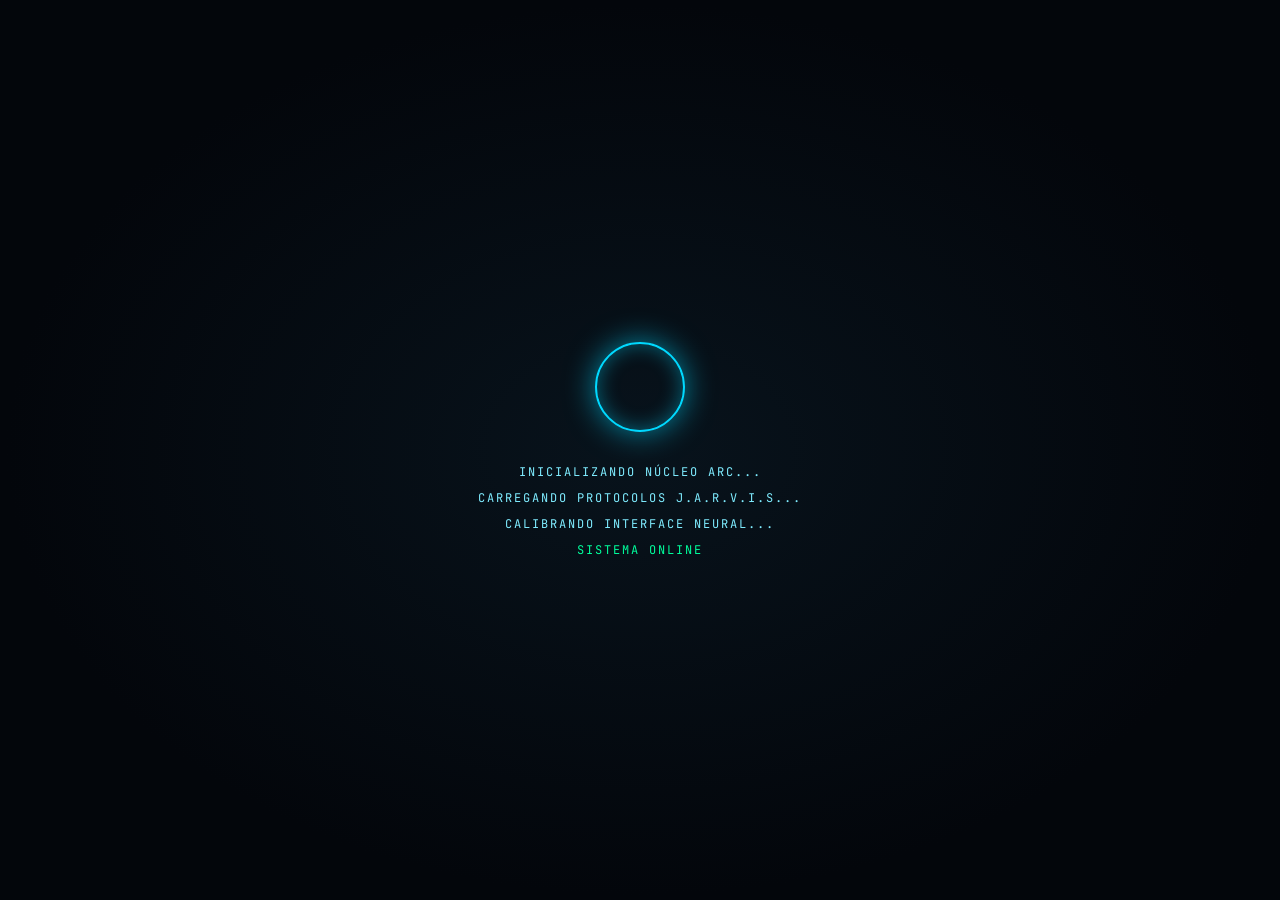
==== index.html @ 993e9f13 "Add files via upload" ====
<!DOCTYPE html>
<html lang="pt-BR">
<head>
<meta charset="UTF-8">
<meta name="viewport" content="width=device-width, initial-scale=1.0, viewport-fit=cover, user-scalable=no">
<title>J.A.R.V.I.S.</title>
<meta name="description" content="Assistente pessoal com voz, HUD futurista e IA">
<meta name="theme-color" content="#03060b">
<link rel="manifest" href="manifest.json">
<link rel="apple-touch-icon" href="icons/icon-192.png">
<meta name="apple-mobile-web-app-capable" content="yes">
<meta name="apple-mobile-web-app-status-bar-style" content="black-translucent">
<meta name="apple-mobile-web-app-title" content="JARVIS">
<link rel="preconnect" href="https://fonts.googleapis.com">
<link rel="preconnect" href="https://fonts.gstatic.com" crossorigin>
<link href="https://fonts.googleapis.com/css2?family=Orbitron:wght@500;700;900&family=Rajdhani:wght@400;500;600;700&family=JetBrains+Mono:wght@400;500&display=swap" rel="stylesheet">
<link rel="stylesheet" href="css/style.css">
</head>
<body>

<div id="boot-screen">
  <div class="boot-core"></div>
  <div class="boot-text">
    <span class="boot-line" data-delay="0">INICIALIZANDO NÚCLEO ARC...</span>
    <span class="boot-line" data-delay="400">CARREGANDO PROTOCOLOS J.A.R.V.I.S...</span>
    <span class="boot-line" data-delay="800">CALIBRANDO INTERFACE NEURAL...</span>
    <span class="boot-line" data-delay="1200">SISTEMA ONLINE</span>
  </div>
</div>

<div id="app" class="hidden">
  <div class="hud-grid"></div>
  <div class="hud-vignette"></div>

  <header class="topbar">
    <div class="brand">
      <span class="brand-mark">◈</span>
      <span class="brand-text">J.A.R.V.I.S.</span>
    </div>
    <div class="status-pill" id="status-pill">
      <span class="status-dot" id="status-dot"></span>
      <span id="status-text">EM ESPERA</span>
    </div>
    <div class="clock" id="clock">00:00:00</div>
  </header>

  <main class="layout">

    <!-- LEFT DECK -->
    <aside class="panel panel-left" id="panel-left">

      <div class="card">
        <canvas id="globe-canvas" width="260" height="200"></canvas>
        <div class="card-row">
          <span class="card-label">SISTEMA</span>
          <span class="card-value" id="globe-code">TERRA · BR</span>
        </div>
        <div class="badge" id="net-badge">
          <span class="badge-dot"></span> <span id="net-badge-text">CONECTANDO</span>
        </div>
      </div>

      <div class="card">
        <span class="panel-title">MÓDULOS</span>
        <div class="loader-row">
          <span class="loader-label">NÚCLEO IA</span>
          <div class="loader-track"><div class="loader-fill" id="loader-core"></div></div>
        </div>
        <div class="loader-row">
          <span class="loader-label">VOZ ELEVENLABS</span>
          <div class="loader-track"><div class="loader-fill" id="loader-voice"></div></div>
        </div>
        <div class="loader-row">
          <span class="loader-label">MEMÓRIA</span>
          <div class="loader-track"><div class="loader-fill" id="loader-memory"></div></div>
        </div>
      </div>

      <div class="card">
        <span class="panel-title">ONDA DE ÁUDIO</span>
        <canvas id="bars-canvas" width="260" height="70"></canvas>
      </div>

    </aside>

    <!-- CENTER: HOLO FIGURE -->
    <section class="core-stage">
      <div class="figure-stage" id="figure-stage">
        <div class="figure-glow"></div>
        <svg class="figure-svg" viewBox="0 0 240 430" id="figure-svg" aria-hidden="true">
          <defs>
            <filter id="glow-filter" x="-60%" y="-60%" width="220%" height="220%">
              <feGaussianBlur stdDeviation="2.7" result="blur"/>
              <feMerge>
                <feMergeNode in="blur"/>
                <feMergeNode in="SourceGraphic"/>
              </feMerge>
            </filter>
            <linearGradient id="holoStroke" x1="0" y1="0" x2="0" y2="1">
              <stop offset="0" stop-color="#d9fbff"/>
              <stop offset="0.42" stop-color="#00d9ff"/>
              <stop offset="1" stop-color="#0a4a5c"/>
            </linearGradient>
            <radialGradient id="holoFill" cx="50%" cy="38%" r="62%">
              <stop offset="0" stop-color="#7fecff" stop-opacity="0.26"/>
              <stop offset="0.45" stop-color="#00d9ff" stop-opacity="0.09"/>
              <stop offset="1" stop-color="#00131a" stop-opacity="0"/>
            </radialGradient>
          </defs>

          <g class="holo-rings" filter="url(#glow-filter)">
            <ellipse cx="120" cy="386" rx="74" ry="16"/>
            <ellipse cx="120" cy="389" rx="42" ry="8"/>
            <path d="M42 368 C70 350 170 350 198 368"/>
          </g>

          <g class="figure-aura">
            <path d="M120 17 C168 18 203 72 205 156 C207 255 175 354 120 399 C65 354 33 255 35 156 C37 72 72 18 120 17 Z"/>
          </g>

          <g class="figure-shell" filter="url(#glow-filter)">
            <path class="helmet" d="M91 52 C93 31 106 21 120 21 C134 21 147 31 149 52 L146 78 C140 91 131 98 120 98 C109 98 100 91 94 78 Z"/>
            <path class="visor" d="M100 55 C112 48 128 48 140 55 L136 66 C125 62 115 62 104 66 Z"/>
            <path class="neck" d="M104 96 L136 96 L143 119 L97 119 Z"/>
            <path class="torso" d="M74 121 L166 121 L186 207 L158 262 L82 262 L54 207 Z"/>
            <path class="core-halo" d="M101 153 C113 142 127 142 139 153 C150 165 150 183 139 195 C127 207 113 207 101 195 C90 183 90 165 101 153 Z"/>
            <path class="pelvis" d="M85 266 L155 266 L143 305 L97 305 Z"/>
            <path class="arm left" d="M70 132 L45 184 L39 250 L54 253 L64 197 L90 148 Z"/>
            <path class="arm right" d="M170 132 L195 184 L201 250 L186 253 L176 197 L150 148 Z"/>
            <path class="leg left" d="M98 306 L84 377 L100 395 L116 309 Z"/>
            <path class="leg right" d="M142 306 L156 377 L140 395 L124 309 Z"/>
          </g>

          <g class="figure-panels" filter="url(#glow-filter)">
            <path d="M82 135 L110 121 L120 152 L91 172 Z"/>
            <path d="M158 135 L130 121 L120 152 L149 172 Z"/>
            <path d="M76 197 L105 211 L91 250"/>
            <path d="M164 197 L135 211 L149 250"/>
            <path d="M96 282 L115 286"/>
            <path d="M144 282 L125 286"/>
            <path d="M90 334 L108 345"/>
            <path d="M150 334 L132 345"/>
          </g>

          <g class="figure-mesh">
            <line x1="54" y1="207" x2="186" y2="207"/>
            <line x1="68" y1="154" x2="172" y2="154"/>
            <line x1="79" y1="234" x2="161" y2="234"/>
            <line x1="120" y1="22" x2="120" y2="398"/>
            <path d="M54 207 C82 192 158 192 186 207"/>
            <path d="M74 121 C98 137 142 137 166 121"/>
            <path d="M84 377 C102 365 138 365 156 377"/>
          </g>

          <g class="data-streams">
            <path d="M30 98 H74"/>
            <path d="M166 98 H210"/>
            <path d="M24 284 H72"/>
            <path d="M168 284 H216"/>
          </g>
        </svg>
        <div class="figure-scanline"></div>
        <canvas id="core-canvas" width="140" height="140"></canvas>
      </div>

      <h1 class="core-title">JARVIS</h1>
      <button id="mic-btn" class="mic-btn" aria-label="Ativar microfone">
        <svg viewBox="0 0 24 24" width="24" height="24">
          <path fill="currentColor" d="M12 15a3 3 0 003-3V6a3 3 0 10-6 0v6a3 3 0 003 3z"/>
          <path fill="currentColor" d="M19 11a1 1 0 10-2 0 5 5 0 01-10 0 1 1 0 10-2 0 7 7 0 006 6.93V20H9a1 1 0 100 2h6a1 1 0 100-2h-2v-2.07A7 7 0 0019 11z"/>
        </svg>
        <span class="mic-pulse"></span>
      </button>
      <p class="core-status" id="core-status">SISTEMA ATIVO</p>

      <div class="status-box" id="status-box">
        <p id="status-box-text">J.A.R.V.I.S. online. Voz ElevenLabs pronta quando a chave estiver configurada. Núcleo aguardando comando.</p>
      </div>

      <div class="transcript" id="transcript" aria-live="polite">
        <p class="transcript-hint">Toque no microfone ou digite abaixo para começar.</p>
      </div>
    </section>

    <!-- RIGHT DECK -->
    <aside class="panel panel-right" id="panel-right">

      <div class="card">
        <canvas id="radar-canvas" width="220" height="200"></canvas>
        <div class="card-row center">
          <span class="card-value" id="radar-status">RASTREAMENTO<br>ONLINE</span>
        </div>
      </div>

      <div class="card">
        <span class="panel-title">REGISTRO</span>
        <div class="log-list" id="log-list"></div>
      </div>

      <div class="card">
        <span class="panel-title">TELEMETRIA</span>
        <div class="gauges">
          <div class="gauge" data-gauge="audio">
            <svg viewBox="0 0 60 60"><circle class="gauge-bg" cx="30" cy="30" r="26"/><circle class="gauge-fg" cx="30" cy="30" r="26"/></svg>
            <span class="gauge-value">0</span><span class="gauge-label">ÁUDIO</span>
          </div>
          <div class="gauge" data-gauge="net">
            <svg viewBox="0 0 60 60"><circle class="gauge-bg" cx="30" cy="30" r="26"/><circle class="gauge-fg" cx="30" cy="30" r="26"/></svg>
            <span class="gauge-value">0</span><span class="gauge-label">REDE</span>
          </div>
          <div class="gauge" data-gauge="battery">
            <svg viewBox="0 0 60 60"><circle class="gauge-bg" cx="30" cy="30" r="26"/><circle class="gauge-fg" cx="30" cy="30" r="26"/></svg>
            <span class="gauge-value">0</span><span class="gauge-label">BATERIA</span>
          </div>
          <div class="gauge" data-gauge="system">
            <svg viewBox="0 0 60 60"><circle class="gauge-bg" cx="30" cy="30" r="26"/><circle class="gauge-fg" cx="30" cy="30" r="26"/></svg>
            <span class="gauge-value">0</span><span class="gauge-label">SISTEMA</span>
          </div>
        </div>
      </div>

    </aside>

  </main>

  <footer class="cmdbar">
    <input type="text" id="cmd-input" class="cmd-input" placeholder="Fale ou digite um comando..." autocomplete="off">
    <button id="send-btn" class="send-btn" aria-label="Enviar">
      <svg viewBox="0 0 24 24" width="22" height="22"><path fill="currentColor" d="M3 20l18-8L3 4v6l12 2-12 2z"/></svg>
    </button>
  </footer>

  <button id="panel-toggle-left" class="panel-toggle panel-toggle-left" aria-label="Alternar painel esquerdo">☰</button>
  <button id="panel-toggle-right" class="panel-toggle panel-toggle-right" aria-label="Alternar painel direito">☰</button>
</div>

<script src="js/reactor.js"></script>
<script src="js/globe.js"></script>
<script src="js/radar.js"></script>
<script src="js/voice.js"></script>
<script src="js/commands.js"></script>
<script src="js/chat.js"></script>
<script src="js/app.js"></script>
</body>
</html>
---- css/style.css ----
:root{
  --bg-void: #03060b;
  --bg-panel: rgba(8,16,26,0.6);
  --bg-card: rgba(10,22,34,0.65);
  --border-cyan: rgba(0,217,255,0.25);
  --border-cyan-soft: rgba(0,217,255,0.14);
  --cyan: #00d9ff;
  --cyan-soft: #7fecff;
  --cyan-dim: #0a4a5c;
  --amber: #ff9500;
  --danger: #ff3b5c;
  --success: #00ff9d;
  --white: #eaf6fb;
  --text-dim: #5f8fa3;
  --text-dimmer: #33505e;
  --font-display: 'Orbitron', sans-serif;
  --font-body: 'Rajdhani', sans-serif;
  --font-mono: 'JetBrains Mono', monospace;
}
*{margin:0;padding:0;box-sizing:border-box;}
html,body{ height:100%; background:var(--bg-void); color:var(--white); font-family:var(--font-body); overflow:hidden; -webkit-tap-highlight-color:transparent;}
@media (prefers-reduced-motion: reduce){ *{animation-duration:0.01ms !important; animation-iteration-count:1 !important; transition-duration:0.01ms !important;} }
::selection{ background:var(--cyan); color:#00131a; }

/* ---------- BOOT ---------- */
#boot-screen{ position:fixed; inset:0; z-index:999; background:radial-gradient(ellipse at center, #08131c 0%, #03060b 70%); display:flex; flex-direction:column; align-items:center; justify-content:center; gap:32px; }
.boot-core{ width:90px; height:90px; border-radius:50%; border:2px solid var(--cyan); box-shadow:0 0 30px rgba(0,217,255,0.6), inset 0 0 20px rgba(0,217,255,0.4); animation:boot-spin 1.4s linear infinite, boot-pulse 1.4s ease-in-out infinite; }
@keyframes boot-spin{ to{ transform:rotate(360deg); } }
@keyframes boot-pulse{ 0%,100%{opacity:.6;} 50%{opacity:1;} }
.boot-text{ font-family:var(--font-mono); font-size:12px; letter-spacing:2px; color:var(--cyan-soft); text-align:center; display:flex; flex-direction:column; gap:10px;}
.boot-line{ opacity:0; animation:boot-line-in .5s ease forwards; }
.boot-line[data-delay="0"]{animation-delay:.1s;}
.boot-line[data-delay="400"]{animation-delay:.7s;}
.boot-line[data-delay="800"]{animation-delay:1.3s;}
.boot-line[data-delay="1200"]{animation-delay:1.9s; color:var(--success);}
@keyframes boot-line-in{ from{opacity:0; transform:translateY(6px);} to{opacity:1; transform:translateY(0);} }
.hidden{display:none !important;}

/* ---------- SHELL ---------- */
#app{ position:relative; height:100vh; height:100dvh; display:flex; flex-direction:column; animation:app-fade-in .6s ease; }
@keyframes app-fade-in{ from{opacity:0;} to{opacity:1;} }
.hud-grid{ position:fixed; inset:0; z-index:0; pointer-events:none; background-image: linear-gradient(rgba(0,217,255,0.035) 1px, transparent 1px), linear-gradient(90deg, rgba(0,217,255,0.035) 1px, transparent 1px); background-size:42px 42px; mask-image: radial-gradient(ellipse at center, black 0%, transparent 75%); }
.hud-vignette{ position:fixed; inset:0; z-index:0; pointer-events:none; background:radial-gradient(ellipse at center, transparent 40%, rgba(0,0,0,0.6) 100%); }

/* ---------- TOP BAR ---------- */
.topbar{ position:relative; z-index:2; display:flex; align-items:center; justify-content:space-between; padding:12px 20px; border-bottom:1px solid var(--border-cyan-soft); background:linear-gradient(to bottom, rgba(0,217,255,0.05), transparent); }
.brand{ display:flex; align-items:center; gap:10px; font-family:var(--font-display); letter-spacing:3px; }
.brand-mark{ color:var(--cyan); font-size:16px; animation:mark-spin 6s linear infinite; display:inline-block;}
@keyframes mark-spin{ to{ transform:rotate(360deg);} }
.brand-text{ font-size:14px; font-weight:700; color:var(--white); text-shadow:0 0 12px rgba(0,217,255,0.5);}
.status-pill{ display:flex; align-items:center; gap:8px; font-family:var(--font-mono); font-size:10px; letter-spacing:1.5px; color:var(--cyan-soft); padding:5px 12px; border:1px solid var(--border-cyan); border-radius:20px; background:rgba(0,217,255,0.05); }
.status-dot{ width:7px; height:7px; border-radius:50%; background:var(--cyan); box-shadow:0 0 8px var(--cyan); animation:dot-pulse 1.6s ease-in-out infinite; }
.status-dot.listening{ background:var(--danger); box-shadow:0 0 10px var(--danger); }
.status-dot.thinking{ background:var(--amber); box-shadow:0 0 10px var(--amber); }
.status-dot.speaking{ background:var(--success); box-shadow:0 0 10px var(--success); }
@keyframes dot-pulse{ 0%,100%{opacity:1;} 50%{opacity:.35;} }
.clock{ font-family:var(--font-mono); font-size:12px; color:var(--text-dim); letter-spacing:1px; min-width:80px; text-align:right;}

/* ---------- LAYOUT ---------- */
.layout{ position:relative; z-index:1; flex:1; display:grid; grid-template-columns:250px 1fr 250px; overflow:hidden; }
.panel{ padding:14px 14px; overflow-y:auto; background:var(--bg-panel); backdrop-filter:blur(6px); display:flex; flex-direction:column; gap:12px; }
.panel-left{ border-right:1px solid var(--border-cyan-soft); }
.panel-right{ border-left:1px solid var(--border-cyan-soft); }
.panel-title{ display:block; font-family:var(--font-display); font-size:10px; letter-spacing:2.5px; color:var(--text-dim); margin-bottom:10px; }

.card{ border:1px solid var(--border-cyan); border-radius:10px; background:var(--bg-card); padding:12px; box-shadow:0 0 18px rgba(0,217,255,0.05) inset; }
.card-row{ display:flex; align-items:center; justify-content:space-between; margin-top:8px; font-family:var(--font-mono); font-size:11px; }
.card-row.center{ justify-content:center; text-align:center; }
.card-label{ color:var(--text-dimmer); letter-spacing:1px; }
.card-value{ color:var(--cyan-soft); letter-spacing:1px; }

.badge{ margin-top:8px; display:inline-flex; align-items:center; gap:6px; font-family:var(--font-mono); font-size:10px; letter-spacing:1.5px; color:var(--success); padding:4px 10px; border:1px solid rgba(0,255,157,0.3); border-radius:14px; background:rgba(0,255,157,0.06); }
.badge-dot{ width:6px; height:6px; border-radius:50%; background:var(--success); box-shadow:0 0 6px var(--success); }
.badge.offline{ color:var(--danger); border-color:rgba(255,59,92,0.3); background:rgba(255,59,92,0.06); }
.badge.offline .badge-dot{ background:var(--danger); box-shadow:0 0 6px var(--danger); }

#globe-canvas, #bars-canvas, #radar-canvas{ width:100%; display:block; }

.loader-row{ display:flex; flex-direction:column; gap:4px; margin-bottom:10px; }
.loader-row:last-child{ margin-bottom:0; }
.loader-label{ font-family:var(--font-mono); font-size:9.5px; letter-spacing:1.5px; color:var(--text-dimmer); }
.loader-track{ height:5px; border-radius:4px; background:rgba(0,217,255,0.08); overflow:hidden; border:1px solid var(--border-cyan-soft); }
.loader-fill{ height:100%; width:0%; background:linear-gradient(90deg, var(--cyan-dim), var(--cyan)); box-shadow:0 0 8px rgba(0,217,255,0.6); transition:width 1.4s cubic-bezier(.2,.8,.3,1); }

.log-list{ display:flex; flex-direction:column; gap:8px; font-family:var(--font-mono); font-size:10.5px; max-height:220px; overflow-y:auto; }
.log-entry{ padding:7px 9px; border-left:2px solid var(--cyan-dim); background:rgba(0,217,255,0.04); color:var(--text-dim); line-height:1.5; animation:log-in .3s ease; border-radius:2px; }
.log-entry .log-tag{ color:var(--cyan-soft); margin-right:4px; }
.log-entry .log-time{ color:var(--text-dimmer); display:block; font-size:9px; margin-bottom:2px; }
@keyframes log-in{ from{opacity:0; transform:translateX(6px);} to{opacity:1; transform:translateX(0);} }

.gauges{ display:grid; grid-template-columns:1fr 1fr; gap:14px; }
.gauge{ display:flex; flex-direction:column; align-items:center; position:relative; }
.gauge svg{ width:56px; height:56px; transform:rotate(-90deg); }
.gauge-bg{ fill:none; stroke:rgba(0,217,255,0.1); stroke-width:5; }
.gauge-fg{ fill:none; stroke:var(--cyan); stroke-width:5; stroke-linecap:round; stroke-dasharray:163; stroke-dashoffset:163; filter:drop-shadow(0 0 4px rgba(0,217,255,0.7)); transition:stroke-dashoffset 0.8s ease; }
.gauge-value{ position:absolute; top:19px; font-family:var(--font-mono); font-size:12px; color:var(--white); }
.gauge-label{ margin-top:4px; font-family:var(--font-mono); font-size:8.5px; letter-spacing:1.5px; color:var(--text-dimmer); }

/* ---------- CENTER STAGE ---------- */
.core-stage{ display:flex; flex-direction:column; align-items:center; padding:14px 16px 8px; overflow:hidden; min-height:0; }

.figure-stage{ position:relative; width:min(34vh, 238px); height:min(55vh, 430px); flex-shrink:0; margin-top:0; perspective:900px; }
.figure-stage::before{ content:""; position:absolute; left:50%; bottom:2%; width:78%; height:16%; transform:translateX(-50%); border:1px solid rgba(0,217,255,0.18); border-radius:50%; background:radial-gradient(ellipse at center, rgba(0,217,255,0.18), transparent 64%); filter:blur(.2px); animation:platform-pulse 2.8s ease-in-out infinite; }
.figure-glow{ position:absolute; inset:-24%; background:radial-gradient(ellipse at 50% 36%, rgba(0,217,255,0.22), transparent 60%), radial-gradient(ellipse at 50% 78%, rgba(0,255,157,0.07), transparent 56%); pointer-events:none; animation:holo-breathe 3.4s ease-in-out infinite; }
.figure-svg{ position:absolute; inset:0; width:100%; height:100%; overflow:visible; animation:holo-float 4.2s ease-in-out infinite; }
.figure-aura path{ fill:url(#holoFill); stroke:rgba(127,236,255,0.12); stroke-width:1; }
.figure-shell path{ fill:rgba(0,217,255,0.045); stroke:url(#holoStroke); stroke-width:1.45; stroke-linejoin:round; opacity:.92; }
.figure-shell .visor{ fill:rgba(255,255,255,0.08); stroke:var(--cyan-soft); stroke-width:1.1; }
.figure-shell .core-halo{ fill:rgba(0,217,255,0.08); stroke:var(--amber); stroke-width:1.35; filter:drop-shadow(0 0 8px rgba(255,149,0,0.62)); animation:core-halo-pulse 1.6s ease-in-out infinite; }
.figure-panels{ fill:none; stroke:rgba(127,236,255,0.78); stroke-width:1.05; stroke-linecap:round; opacity:.72; }
.figure-mesh{ fill:none; stroke:rgba(127,236,255,0.25); stroke-width:.75; stroke-dasharray:4 7; animation:mesh-flow 6s linear infinite; }
.holo-rings{ fill:none; stroke:rgba(0,217,255,0.46); stroke-width:1.1; stroke-dasharray:12 10; animation:ring-drift 5.5s linear infinite; }
.data-streams{ fill:none; stroke:rgba(0,255,157,0.55); stroke-width:1.1; stroke-linecap:round; stroke-dasharray:14 12; animation:data-flow 1.6s linear infinite; filter:drop-shadow(0 0 5px rgba(0,255,157,0.5)); }
.figure-scanline{ position:absolute; left:2%; right:2%; height:18px; background:linear-gradient(to bottom, transparent, rgba(0,217,255,0.62), rgba(255,255,255,0.28), transparent); animation:scan-move 3.2s ease-in-out infinite; pointer-events:none; filter:blur(1px); mix-blend-mode:screen; }
@keyframes scan-move{ 0%{ top:1%; opacity:0;} 10%{opacity:1;} 54%{ top:88%; opacity:1;} 64%{opacity:0;} 100%{ top:88%; opacity:0;} }
@keyframes holo-float{ 0%,100%{ transform:translateY(0) rotateX(0deg);} 50%{ transform:translateY(-6px) rotateX(2deg);} }
@keyframes holo-breathe{ 0%,100%{ opacity:.72; transform:scale(1);} 50%{ opacity:1; transform:scale(1.035);} }
@keyframes platform-pulse{ 0%,100%{ opacity:.34; transform:translateX(-50%) scale(.96);} 50%{ opacity:.78; transform:translateX(-50%) scale(1.04);} }
@keyframes core-halo-pulse{ 0%,100%{ opacity:.65;} 50%{ opacity:1;} }
@keyframes mesh-flow{ to{ stroke-dashoffset:-66; } }
@keyframes ring-drift{ to{ stroke-dashoffset:-120; } }
@keyframes data-flow{ to{ stroke-dashoffset:-52; } }
#core-canvas{ position:absolute; width:82px; height:82px; left:50%; top:41%; transform:translate(-50%,-50%); pointer-events:none; filter:drop-shadow(0 0 10px rgba(0,217,255,0.75)); }

.core-title{ font-family:var(--font-display); font-size:15px; letter-spacing:6px; color:var(--white); text-shadow:0 0 14px rgba(0,217,255,0.7); margin-top:6px; }

.mic-btn{ position:relative; margin-top:10px; width:52px; height:52px; border-radius:50%; border:1px solid var(--border-cyan); background:rgba(0,217,255,0.08); color:var(--cyan); display:flex; align-items:center; justify-content:center; cursor:pointer; transition:background .2s, color .2s, box-shadow .2s; }
.mic-btn:hover{ background:rgba(0,217,255,0.16); }
.mic-btn.active{ background:var(--danger); color:#fff; border-color:var(--danger); box-shadow:0 0 20px rgba(255,59,92,0.6); }
.mic-pulse{ position:absolute; inset:-6px; border-radius:50%; border:1px solid var(--danger); opacity:0; }
.mic-btn.active .mic-pulse{ animation:mic-ring 1.2s ease-out infinite; }
@keyframes mic-ring{ 0%{ opacity:.8; transform:scale(0.9);} 100%{ opacity:0; transform:scale(1.5);} }

.core-status{ margin-top:8px; font-family:var(--font-mono); font-size:11px; letter-spacing:3px; color:var(--cyan-soft); }

.status-box{ margin-top:10px; width:100%; max-width:420px; padding:10px 14px; border:1px solid var(--border-cyan); border-radius:8px; background:var(--bg-card); font-size:13px; color:var(--text-dim); text-align:center; line-height:1.5; }

.transcript{ width:100%; max-width:520px; margin-top:10px; flex:1; min-height:0; overflow-y:auto; display:flex; flex-direction:column; gap:8px; padding:2px 6px 8px; }
.transcript-hint{ text-align:center; color:var(--text-dimmer); font-size:13px; margin-top:8px; }
.bubble{ max-width:90%; padding:9px 13px; border-radius:10px; font-size:14px; line-height:1.5; animation:bubble-in .25s ease; }
@keyframes bubble-in{ from{opacity:0; transform:translateY(6px);} to{opacity:1; transform:translateY(0);} }
.bubble.user{ align-self:flex-end; background:rgba(0,217,255,0.12); border:1px solid var(--border-cyan); color:var(--white); }
.bubble.jarvis{ align-self:flex-start; background:rgba(255,149,0,0.06); border:1px solid rgba(255,149,0,0.25); color:var(--cyan-soft); }
.bubble.system{ align-self:center; font-family:var(--font-mono); font-size:11px; color:var(--text-dimmer); background:none; border:none; }
.action-bubble a{ color:var(--cyan-soft); text-decoration:none; border:1px solid var(--border-cyan); border-radius:999px; padding:7px 12px; background:rgba(0,217,255,0.06); display:inline-block; }
.action-bubble a:hover{ background:rgba(0,217,255,0.14); }

/* ---------- COMMAND BAR ---------- */
.cmdbar{ position:relative; z-index:2; display:flex; align-items:center; gap:12px; padding:12px 20px calc(12px + env(safe-area-inset-bottom)); border-top:1px solid var(--border-cyan-soft); background:linear-gradient(to top, rgba(0,217,255,0.05), transparent); }
.cmd-input{ flex:1; height:46px; padding:0 16px; border-radius:24px; border:1px solid var(--border-cyan); background:rgba(255,255,255,0.03); color:var(--white); font-family:var(--font-body); font-size:15px; outline:none; }
.cmd-input::placeholder{ color:var(--text-dimmer); }
.cmd-input:focus{ border-color:var(--cyan); box-shadow:0 0 0 3px rgba(0,217,255,0.12); }
.send-btn{ flex-shrink:0; width:46px; height:46px; border-radius:50%; border:1px solid var(--border-cyan); background:rgba(0,217,255,0.08); color:var(--cyan); cursor:pointer; display:flex; align-items:center; justify-content:center; transition:background .2s; }
.send-btn:hover{ background:rgba(0,217,255,0.2); }

.panel-toggle{ display:none; position:fixed; bottom:78px; z-index:5; width:38px; height:38px; border-radius:50%; border:1px solid var(--border-cyan); background:#0a1420; color:var(--cyan); font-size:16px; cursor:pointer; }
.panel-toggle-left{ left:12px; }
.panel-toggle-right{ right:12px; }

::-webkit-scrollbar{ width:5px; }
::-webkit-scrollbar-track{ background:transparent; }
::-webkit-scrollbar-thumb{ background:var(--cyan-dim); border-radius:4px; }

/* ---------- RESPONSIVE ---------- */
@media (max-width: 980px){
  .layout{ grid-template-columns:1fr; }
  .panel{ position:fixed; top:52px; bottom:74px; width:80%; max-width:300px; z-index:4; transform:translateX(-105%); transition:transform .28s ease; border:1px solid var(--border-cyan); }
  .panel-right{ left:auto; right:0; transform:translateX(105%); }
  .panel.open{ transform:translateX(0); }
  .panel-toggle{ display:flex; align-items:center; justify-content:center; }
  .figure-stage{ width:min(52vw, 210px); height:min(86vw, 370px); }
  .brand-text{ font-size:11px; }
  .status-pill span#status-text{ display:none; }
}
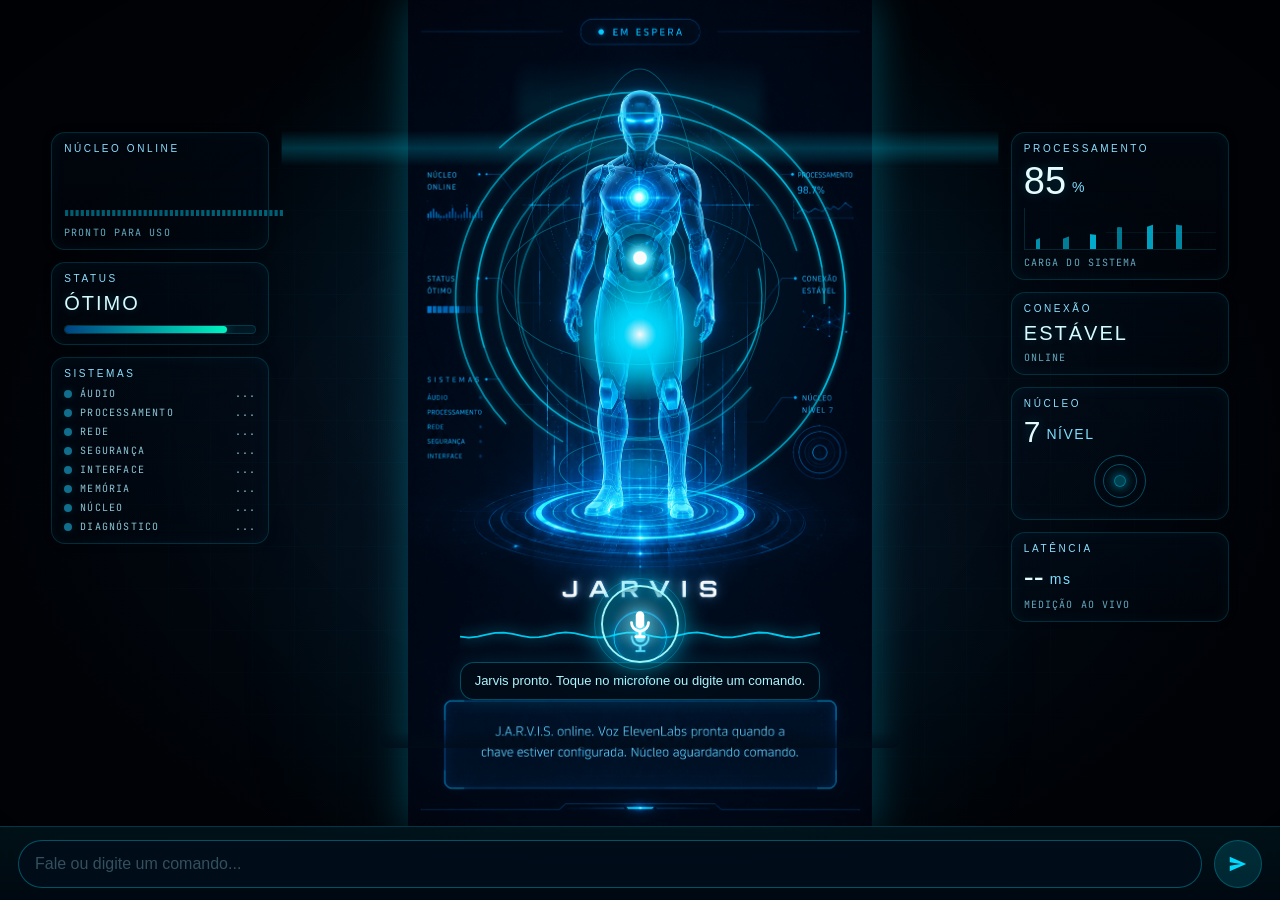
==== commit c0e3baa7: "Add files via upload" ====
--- a/index.html
+++ b/index.html
@@ -85,78 +85,230 @@
 
     <!-- CENTER: HOLO FIGURE -->
     <section class="core-stage">
+      <img class="approved-ui-bg" src="assets/jarvis-approved-model.png" alt="Interface holográfica premium JARVIS aprovada">
+      <div class="runtime-hud" id="runtime-hud">
+        <canvas id="fx-canvas" class="fx-canvas" width="430" height="932" aria-hidden="true"></canvas>
+        <div class="robot-fx" aria-hidden="true">
+          <div class="orbital-ring ring-a"></div>
+          <div class="orbital-ring ring-b"></div>
+          <div class="orbital-ring ring-c"></div>
+          <div class="scan-beam"></div>
+          <div class="chest-orb" id="chest-orb"></div>
+          <div class="base-rings">
+            <span></span><span></span><span></span>
+          </div>
+        </div>
+
+        <div class="hud-column hud-column-left">
+          <section class="hud-widget">
+            <span class="hud-title">NÚCLEO ONLINE</span>
+            <canvas id="mini-spectrum" width="220" height="54"></canvas>
+            <div class="hud-footnote" id="hud-core-text">PRONTO PARA USO</div>
+          </section>
+
+          <section class="hud-widget">
+            <span class="hud-title">STATUS</span>
+            <div class="hud-status-main" id="hud-status-main">ÓTIMO</div>
+            <div class="hud-progress"><i id="status-progress"></i></div>
+          </section>
+
+          <section class="hud-widget hud-widget-systems">
+            <span class="hud-title">SISTEMAS</span>
+            <ul class="hud-systems">
+              <li id="sys-audio"><span>ÁUDIO</span><b>...</b></li>
+              <li id="sys-processing"><span>PROCESSAMENTO</span><b>...</b></li>
+              <li id="sys-network"><span>REDE</span><b>...</b></li>
+              <li id="sys-security"><span>SEGURANÇA</span><b>...</b></li>
+              <li id="sys-interface"><span>INTERFACE</span><b>...</b></li>
+              <li id="sys-memory"><span>MEMÓRIA</span><b>...</b></li>
+              <li id="sys-core"><span>NÚCLEO</span><b>...</b></li>
+              <li id="sys-diagnostics"><span>DIAGNÓSTICO</span><b>...</b></li>
+            </ul>
+          </section>
+        </div>
+
+        <div class="hud-column hud-column-right">
+          <section class="hud-widget">
+            <span class="hud-title">PROCESSAMENTO</span>
+            <div class="hud-metric-value"><span id="hud-processing-value">98</span><small>%</small></div>
+            <div class="hud-line-chart"><i id="processing-line"></i></div>
+            <div class="hud-footnote">CARGA DO SISTEMA</div>
+          </section>
+
+          <section class="hud-widget">
+            <span class="hud-title">CONEXÃO</span>
+            <div class="hud-status-main" id="hud-connection-text">ESTÁVEL</div>
+            <div class="hud-footnote" id="hud-connection-sub">ONLINE</div>
+          </section>
+
+          <section class="hud-widget">
+            <span class="hud-title">NÚCLEO</span>
+            <div class="hud-metric-value small"><span id="hud-nucleus-level">7</span><small>NÍVEL</small></div>
+            <div class="hud-circles"><span></span><span></span><span></span></div>
+          </section>
+
+          <section class="hud-widget">
+            <span class="hud-title">LATÊNCIA</span>
+            <div class="hud-metric-value small"><span id="hud-latency-value">--</span><small>ms</small></div>
+            <div class="hud-footnote">MEDIÇÃO AO VIVO</div>
+          </section>
+        </div>
+
+        <canvas id="voice-wave-canvas" class="voice-wave-canvas" width="360" height="68"></canvas>
+      </div>
+
       <div class="figure-stage" id="figure-stage">
         <div class="figure-glow"></div>
-        <svg class="figure-svg" viewBox="0 0 240 430" id="figure-svg" aria-hidden="true">
+        <svg class="figure-svg holo-avatar" viewBox="0 0 260 440" id="figure-svg" aria-hidden="true">
           <defs>
-            <filter id="glow-filter" x="-60%" y="-60%" width="220%" height="220%">
-              <feGaussianBlur stdDeviation="2.7" result="blur"/>
+            <filter id="glow-filter" x="-70%" y="-70%" width="240%" height="240%">
+              <feGaussianBlur stdDeviation="2.5" result="blur"/>
               <feMerge>
                 <feMergeNode in="blur"/>
                 <feMergeNode in="SourceGraphic"/>
               </feMerge>
             </filter>
+            <filter id="soft-body-glow" x="-80%" y="-80%" width="260%" height="260%">
+              <feGaussianBlur stdDeviation="4.6" result="bodyBlur"/>
+              <feColorMatrix in="bodyBlur" type="matrix" values="0 0 0 0 0  0 0 0 0 0.86  0 0 0 0 1  0 0 0 .58 0" result="cyanBlur"/>
+              <feMerge>
+                <feMergeNode in="cyanBlur"/>
+                <feMergeNode in="SourceGraphic"/>
+              </feMerge>
+            </filter>
             <linearGradient id="holoStroke" x1="0" y1="0" x2="0" y2="1">
-              <stop offset="0" stop-color="#d9fbff"/>
-              <stop offset="0.42" stop-color="#00d9ff"/>
-              <stop offset="1" stop-color="#0a4a5c"/>
+              <stop offset="0" stop-color="#f4feff"/>
+              <stop offset="0.36" stop-color="#36eaff"/>
+              <stop offset="0.72" stop-color="#00a8d8"/>
+              <stop offset="1" stop-color="#06485f"/>
             </linearGradient>
-            <radialGradient id="holoFill" cx="50%" cy="38%" r="62%">
-              <stop offset="0" stop-color="#7fecff" stop-opacity="0.26"/>
-              <stop offset="0.45" stop-color="#00d9ff" stop-opacity="0.09"/>
-              <stop offset="1" stop-color="#00131a" stop-opacity="0"/>
+            <linearGradient id="armorFill" x1="0" y1="0" x2="1" y2="1">
+              <stop offset="0" stop-color="#e6feff" stop-opacity="0.28"/>
+              <stop offset="0.46" stop-color="#18dfff" stop-opacity="0.105"/>
+              <stop offset="1" stop-color="#001d28" stop-opacity="0.015"/>
+            </linearGradient>
+            <linearGradient id="innerFill" x1="0" y1="0" x2="0" y2="1">
+              <stop offset="0" stop-color="#ffffff" stop-opacity="0.20"/>
+              <stop offset="0.5" stop-color="#38eaff" stop-opacity="0.08"/>
+              <stop offset="1" stop-color="#00ffc8" stop-opacity="0.025"/>
+            </linearGradient>
+            <radialGradient id="avatarAura" cx="50%" cy="35%" r="64%">
+              <stop offset="0" stop-color="#7df7ff" stop-opacity="0.16"/>
+              <stop offset="0.54" stop-color="#00d9ff" stop-opacity="0.052"/>
+              <stop offset="1" stop-color="#000713" stop-opacity="0"/>
             </radialGradient>
+            <radialGradient id="coreGlow" cx="50%" cy="50%" r="60%">
+              <stop offset="0" stop-color="#ffffff"/>
+              <stop offset="0.24" stop-color="#7ff9ff"/>
+              <stop offset="0.58" stop-color="#00d9ff" stop-opacity="0.82"/>
+              <stop offset="1" stop-color="#00d9ff" stop-opacity="0"/>
+            </radialGradient>
+            <linearGradient id="visorGrad" x1="0" y1="0" x2="1" y2="0">
+              <stop offset="0" stop-color="#012332"/>
+              <stop offset="0.5" stop-color="#8cfaff" stop-opacity="0.9"/>
+              <stop offset="1" stop-color="#012332"/>
+            </linearGradient>
           </defs>
 
-          <g class="holo-rings" filter="url(#glow-filter)">
-            <ellipse cx="120" cy="386" rx="74" ry="16"/>
-            <ellipse cx="120" cy="389" rx="42" ry="8"/>
-            <path d="M42 368 C70 350 170 350 198 368"/>
-          </g>
-
-          <g class="figure-aura">
-            <path d="M120 17 C168 18 203 72 205 156 C207 255 175 354 120 399 C65 354 33 255 35 156 C37 72 72 18 120 17 Z"/>
-          </g>
-
-          <g class="figure-shell" filter="url(#glow-filter)">
-            <path class="helmet" d="M91 52 C93 31 106 21 120 21 C134 21 147 31 149 52 L146 78 C140 91 131 98 120 98 C109 98 100 91 94 78 Z"/>
-            <path class="visor" d="M100 55 C112 48 128 48 140 55 L136 66 C125 62 115 62 104 66 Z"/>
-            <path class="neck" d="M104 96 L136 96 L143 119 L97 119 Z"/>
-            <path class="torso" d="M74 121 L166 121 L186 207 L158 262 L82 262 L54 207 Z"/>
-            <path class="core-halo" d="M101 153 C113 142 127 142 139 153 C150 165 150 183 139 195 C127 207 113 207 101 195 C90 183 90 165 101 153 Z"/>
-            <path class="pelvis" d="M85 266 L155 266 L143 305 L97 305 Z"/>
-            <path class="arm left" d="M70 132 L45 184 L39 250 L54 253 L64 197 L90 148 Z"/>
-            <path class="arm right" d="M170 132 L195 184 L201 250 L186 253 L176 197 L150 148 Z"/>
-            <path class="leg left" d="M98 306 L84 377 L100 395 L116 309 Z"/>
-            <path class="leg right" d="M142 306 L156 377 L140 395 L124 309 Z"/>
-          </g>
-
-          <g class="figure-panels" filter="url(#glow-filter)">
-            <path d="M82 135 L110 121 L120 152 L91 172 Z"/>
-            <path d="M158 135 L130 121 L120 152 L149 172 Z"/>
-            <path d="M76 197 L105 211 L91 250"/>
-            <path d="M164 197 L135 211 L149 250"/>
-            <path d="M96 282 L115 286"/>
-            <path d="M144 282 L125 286"/>
-            <path d="M90 334 L108 345"/>
-            <path d="M150 334 L132 345"/>
-          </g>
-
-          <g class="figure-mesh">
-            <line x1="54" y1="207" x2="186" y2="207"/>
-            <line x1="68" y1="154" x2="172" y2="154"/>
-            <line x1="79" y1="234" x2="161" y2="234"/>
-            <line x1="120" y1="22" x2="120" y2="398"/>
-            <path d="M54 207 C82 192 158 192 186 207"/>
-            <path d="M74 121 C98 137 142 137 166 121"/>
-            <path d="M84 377 C102 365 138 365 156 377"/>
-          </g>
-
-          <g class="data-streams">
-            <path d="M30 98 H74"/>
-            <path d="M166 98 H210"/>
-            <path d="M24 284 H72"/>
-            <path d="M168 284 H216"/>
+          <g class="avatar-aura">
+            <path d="M130 15 C185 18 216 80 212 176 C207 289 179 374 130 421 C81 374 53 289 48 176 C44 80 75 18 130 15 Z"/>
+          </g>
+
+          <g class="holo-rings platform-premium" filter="url(#glow-filter)">
+            <ellipse cx="130" cy="401" rx="78" ry="17"/>
+            <ellipse cx="130" cy="401" rx="50" ry="9"/>
+            <ellipse cx="130" cy="401" rx="22" ry="4"/>
+            <path d="M45 386 C77 364 183 364 215 386"/>
+            <path d="M68 414 C96 427 164 427 192 414"/>
+          </g>
+
+          <g class="avatar-body" filter="url(#soft-body-glow)">
+            <!-- refined translucent humanoid silhouette -->
+            <path class="avatar-silhouette" d="M130 25
+              C143 25 154 36 156 52
+              C158 67 154 80 146 90
+              L145 103 L162 109
+              C181 115 194 129 198 148
+              L212 218
+              C215 235 210 247 199 253
+              L187 248 L180 201 L168 158
+              L163 245 L149 296 L154 377
+              C156 395 149 409 137 412
+              L131 349 L123 412
+              C111 409 104 395 106 377
+              L111 296 L97 245 L92 158
+              L80 201 L73 248 L61 253
+              C50 247 45 235 48 218
+              L62 148
+              C66 129 79 115 98 109
+              L115 103 L114 90
+              C106 80 102 67 104 52
+              C106 36 117 25 130 25 Z"/>
+
+            <!-- helmet/head -->
+            <path class="helmet-main" d="M104 57 C106 36 117 25 130 25 C143 25 154 36 156 57 C157 72 153 84 145 93 C140 99 134 102 130 102 C126 102 120 99 115 93 C107 84 103 72 104 57 Z"/>
+            <path class="helmet-rim" d="M110 59 C115 48 121 43 130 43 C139 43 145 48 150 59"/>
+            <path class="visor-premium" d="M112 66 C122 60 138 60 148 66 L145 78 C136 83 124 83 115 78 Z"/>
+            <path class="jaw-line" d="M116 85 C124 91 136 91 144 85"/>
+
+            <!-- neck/shoulders -->
+            <path class="neck-armor" d="M115 104 L145 104 L150 125 L110 125 Z"/>
+            <path class="shoulder-armor left" d="M98 118 C82 122 70 132 66 149 L60 175 C76 172 91 160 103 143 Z"/>
+            <path class="shoulder-armor right" d="M162 118 C178 122 190 132 194 149 L200 175 C184 172 169 160 157 143 Z"/>
+
+            <!-- torso/armor -->
+            <path class="torso-core" d="M93 128 L167 128 L181 187 L164 260 L145 294 L115 294 L96 260 L79 187 Z"/>
+            <path class="chest-plate left" d="M98 137 L126 128 L123 174 L94 190 L84 162 Z"/>
+            <path class="chest-plate right" d="M162 137 L134 128 L137 174 L166 190 L176 162 Z"/>
+            <path class="sternum" d="M126 132 L134 132 L140 223 L130 264 L120 223 Z"/>
+            <path class="abdomen" d="M100 222 L121 232 L130 268 L139 232 L160 222 L151 267 L140 288 L120 288 L109 267 Z"/>
+            <path class="pelvis-armor" d="M113 294 L147 294 L155 317 L142 336 L118 336 L105 317 Z"/>
+
+            <!-- sleek segmented arms -->
+            <path class="upper-arm left" d="M73 169 L60 219 C57 231 60 241 68 247 L77 241 L84 187 Z"/>
+            <path class="upper-arm right" d="M187 169 L200 219 C203 231 200 241 192 247 L183 241 L176 187 Z"/>
+            <path class="forearm left" d="M68 247 L59 301 C57 315 62 324 71 327 L81 315 L77 250 Z"/>
+            <path class="forearm right" d="M192 247 L201 301 C203 315 198 324 189 327 L179 315 L183 250 Z"/>
+            <path class="hand left" d="M60 323 L72 326 L69 346 C60 343 56 335 60 323 Z"/>
+            <path class="hand right" d="M200 323 L188 326 L191 346 C200 343 204 335 200 323 Z"/>
+
+            <!-- longer legs -->
+            <path class="thigh left" d="M108 326 L126 334 L121 381 L108 406 C99 403 96 392 99 378 Z"/>
+            <path class="thigh right" d="M152 326 L134 334 L139 381 L152 406 C161 403 164 392 161 378 Z"/>
+            <path class="shin left" d="M108 406 L123 406 L119 423 L96 423 C96 414 101 409 108 406 Z"/>
+            <path class="shin right" d="M152 406 L137 406 L141 423 L164 423 C164 414 159 409 152 406 Z"/>
+          </g>
+
+          <g class="avatar-lines" filter="url(#glow-filter)">
+            <path d="M86 160 L123 179 L93 197"/>
+            <path d="M174 160 L137 179 L167 197"/>
+            <path d="M101 213 C115 223 145 223 159 213"/>
+            <path d="M112 253 C122 260 138 260 148 253"/>
+            <path d="M109 298 L130 315 L151 298"/>
+            <path d="M72 203 L81 239"/>
+            <path d="M188 203 L179 239"/>
+            <path d="M111 354 L122 367"/>
+            <path d="M149 354 L138 367"/>
+            <path d="M112 118 C120 124 140 124 148 118"/>
+          </g>
+
+          <g class="avatar-core" filter="url(#glow-filter)">
+            <circle cx="130" cy="176" r="35" class="core-ring-outer"/>
+            <circle cx="130" cy="176" r="23" class="core-ring-inner"/>
+            <circle cx="130" cy="176" r="12" class="core-light"/>
+            <path d="M130 142 V124"/>
+            <path d="M130 229 V211"/>
+            <path d="M95 176 H79"/>
+            <path d="M165 176 H181"/>
+          </g>
+
+          <g class="avatar-scan-lines">
+            <path d="M43 86 H82"/>
+            <path d="M178 86 H217"/>
+            <path d="M34 198 H67"/>
+            <path d="M193 198 H226"/>
+            <path d="M52 327 H87"/>
+            <path d="M173 327 H208"/>
           </g>
         </svg>
         <div class="figure-scanline"></div>
@@ -172,6 +324,11 @@
         <span class="mic-pulse"></span>
       </button>
       <p class="core-status" id="core-status">SISTEMA ATIVO</p>
+      <div id="mic-help" class="mic-help hidden">Clique no microfone e permita o acesso no navegador.</div>
+      <div id="action-panel" class="action-panel hidden">
+        <button id="action-open-btn" class="action-open-btn" type="button">Abrir ação</button>
+        <button id="action-hide-btn" class="action-hide-btn" type="button" aria-label="Fechar">×</button>
+      </div>
 
       <div class="status-box" id="status-box">
         <p id="status-box-text">J.A.R.V.I.S. online. Voz ElevenLabs pronta quando a chave estiver configurada. Núcleo aguardando comando.</p>
@@ -241,5 +398,32 @@
 <script src="js/commands.js"></script>
 <script src="js/chat.js"></script>
 <script src="js/app.js"></script>
+
+<script>
+/* Fallback anti-travamento: se algum recurso demorar, o Jarvis sai do boot mesmo assim */
+(function(){
+  function releaseJarvisBoot(){
+    var boot = document.getElementById('boot-screen');
+    var app = document.getElementById('app');
+    if(app) app.classList.remove('hidden');
+    if(boot) boot.classList.add('hidden');
+    try { window.dispatchEvent(new Event('resize')); } catch(e) {}
+  }
+
+  window.releaseJarvisBoot = releaseJarvisBoot;
+
+  document.addEventListener('DOMContentLoaded', function(){
+    setTimeout(releaseJarvisBoot, 3200);
+  });
+
+  window.addEventListener('load', function(){
+    setTimeout(releaseJarvisBoot, 2600);
+  });
+
+  setTimeout(releaseJarvisBoot, 5200);
+})();
+</script>
+
+<audio id="jarvis-audio-player" playsinline preload="auto" style="display:none"></audio>
 </body>
 </html>
--- a/css/style.css
+++ b/css/style.css
@@ -172,3 +172,974 @@
   .brand-text{ font-size:11px; }
   .status-pill span#status-text{ display:none; }
 }
+
+
+/* ---------- JARVIS AVATAR PREMIUM V2 ---------- */
+.figure-stage{ width:min(39vh, 266px); height:min(58vh, 450px); }
+.holo-avatar{ transform-origin:50% 55%; }
+.avatar-aura path{ fill:url(#avatarAura); stroke:rgba(126,247,255,0.12); stroke-width:1.2; animation:aura-wave 4s ease-in-out infinite; }
+.avatar-body path{ stroke:url(#holoStroke); stroke-width:1.2; stroke-linejoin:round; stroke-linecap:round; }
+.avatar-silhouette{ fill:rgba(17,220,255,0.055); stroke:rgba(180,252,255,0.36); stroke-width:1.05; }
+.helmet-main,.torso-core,.pelvis-armor,.upper-arm,.forearm,.thigh,.shin{ fill:url(#armorFill); }
+.helmet-rim,.jaw-line{ fill:none; stroke:rgba(202,253,255,.78); stroke-width:1.15; }
+.visor-premium{ fill:url(#visorGrad); stroke:#c8fbff; stroke-width:1; filter:drop-shadow(0 0 8px rgba(0,217,255,.85)); animation:visor-glow 2.8s ease-in-out infinite; }
+.neck-armor,.shoulder-armor,.chest-plate,.sternum,.abdomen{ fill:url(#innerFill); }
+.hand{ fill:rgba(66,238,255,.13); }
+.avatar-lines{ fill:none; stroke:rgba(188,251,255,.68); stroke-width:1.08; stroke-linecap:round; opacity:.72; stroke-dasharray:96; stroke-dashoffset:0; animation:avatar-line-flow 5.8s linear infinite; }
+.avatar-core{ fill:none; stroke-linecap:round; }
+.avatar-core .core-ring-outer{ stroke:rgba(255,179,66,.86); stroke-width:1.7; stroke-dasharray:14 9; animation:jarvis-core-spin 5s linear infinite; }
+.avatar-core .core-ring-inner{ stroke:rgba(108,245,255,.94); stroke-width:1.6; stroke-dasharray:44 18; animation:jarvis-core-spin 3.2s linear infinite reverse; }
+.avatar-core .core-light{ fill:url(#coreGlow); stroke:#f8ffff; stroke-width:.7; filter:drop-shadow(0 0 16px rgba(0,217,255,.95)); animation:core-halo-pulse 1.55s ease-in-out infinite; }
+.avatar-core path{ stroke:rgba(127,236,255,.62); stroke-width:1; stroke-dasharray:5 7; }
+.avatar-scan-lines{ fill:none; stroke:rgba(0,255,199,.6); stroke-width:1.15; stroke-linecap:round; stroke-dasharray:18 12; filter:drop-shadow(0 0 5px rgba(0,255,199,.55)); animation:data-flow 1.7s linear infinite; }
+.platform-premium ellipse,.platform-premium path{ stroke:rgba(66,234,255,.55); stroke-width:1.15; }
+#core-canvas{ width:86px; height:86px; top:40.2%; opacity:.88; }
+
+@keyframes avatar-line-flow{ to{ stroke-dashoffset:-192; } }
+@keyframes jarvis-core-spin{ to{ stroke-dashoffset:-160; } }
+@keyframes visor-glow{ 0%,100%{ opacity:.78; } 50%{ opacity:1; } }
+@keyframes aura-wave{ 0%,100%{ opacity:.62; transform:scale(.985); } 50%{ opacity:1; transform:scale(1.02); } }
+@media (max-width: 980px){
+  .figure-stage{ width:min(57vw, 238px); height:min(92vw, 405px); }
+  #core-canvas{ width:78px; height:78px; top:40.3%; }
+}
+
+
+/* ---------- JARVIS FINAL — MODELO APROVADO V3 ---------- */
+#app{
+  background:radial-gradient(ellipse at center, #061525 0%, #01040a 72%);
+}
+.topbar{
+  display:none !important;
+}
+.layout{
+  grid-template-columns:1fr !important;
+  height:calc(100dvh - 74px);
+}
+.panel,
+.panel-toggle{
+  display:none !important;
+}
+.core-stage{
+  position:relative;
+  width:100%;
+  height:100%;
+  min-height:0;
+  padding:0;
+  overflow:hidden;
+  align-items:center;
+  justify-content:center;
+  background:
+    radial-gradient(ellipse at 50% 28%, rgba(0,217,255,.10), transparent 45%),
+    radial-gradient(ellipse at 50% 82%, rgba(0,217,255,.07), transparent 45%);
+}
+.approved-ui-bg{
+  position:absolute;
+  inset:0;
+  width:100%;
+  height:100%;
+  object-fit:contain;
+  object-position:center;
+  z-index:0;
+  user-select:none;
+  pointer-events:none;
+  filter:drop-shadow(0 0 22px rgba(0,217,255,.28));
+}
+.figure-stage,
+.core-title,
+.core-status,
+.status-box{
+  display:none !important;
+}
+.transcript{
+  position:absolute;
+  left:50%;
+  bottom:78px;
+  transform:translateX(-50%);
+  width:min(540px, 92vw);
+  max-height:126px;
+  z-index:2;
+  margin:0;
+  padding:8px;
+  overflow-y:auto;
+  pointer-events:auto;
+  background:linear-gradient(180deg, rgba(1, 12, 24, .06), rgba(1, 12, 24, .72));
+  border-radius:16px;
+  mask-image:linear-gradient(to bottom, transparent 0%, black 18%, black 100%);
+}
+.transcript-hint{
+  display:none;
+}
+.bubble{
+  font-size:13px;
+  border-radius:14px;
+  backdrop-filter:blur(10px);
+  box-shadow:0 0 18px rgba(0,217,255,.08);
+}
+.bubble.user{
+  background:rgba(0,217,255,.16);
+}
+.bubble.jarvis{
+  background:rgba(0, 22, 36, .68);
+  border-color:rgba(0,217,255,.28);
+  color:#b9f8ff;
+}
+.mic-btn{
+  position:absolute;
+  left:50%;
+  top:74.3%;
+  transform:translate(-50%, -50%);
+  z-index:3;
+  width:68px;
+  height:68px;
+  border-radius:50%;
+  opacity:.035;
+  background:rgba(0,217,255,.25);
+  border-color:rgba(0,217,255,.22);
+}
+.mic-btn.active{
+  opacity:.75;
+  transform:translate(-50%, -50%) scale(1.05);
+}
+.cmdbar{
+  height:74px;
+  padding:12px 18px calc(12px + env(safe-area-inset-bottom));
+  background:linear-gradient(to top, rgba(0,9,18,.92), rgba(0,217,255,.08));
+  border-top:1px solid rgba(0,217,255,.22);
+  backdrop-filter:blur(12px);
+}
+.cmd-input{
+  height:48px;
+  font-size:16px;
+  border-radius:999px;
+  background:rgba(1, 14, 26, .78);
+  border-color:rgba(0,217,255,.34);
+}
+.send-btn{
+  height:48px;
+  width:48px;
+  background:rgba(0,217,255,.14);
+}
+@media (max-width: 980px){
+  .layout{ height:calc(100dvh - 72px); }
+  .approved-ui-bg{ object-fit:cover; }
+  .transcript{ bottom:72px; max-height:96px; width:94vw; }
+  .mic-btn{ top:75.4%; width:64px; height:64px; }
+}
+@media (max-width: 430px){
+  .approved-ui-bg{ object-fit:cover; }
+  .cmdbar{ height:70px; padding-left:12px; padding-right:12px; }
+  .cmd-input{ height:44px; font-size:16px; }
+  .send-btn{ width:44px; height:44px; }
+  .mic-btn{ top:75.5%; width:58px; height:58px; }
+  .transcript{ bottom:68px; max-height:84px; }
+}
+
+/* ---------- JARVIS V4 FUNCTIONAL LIVE HUD ---------- */
+.runtime-hud{
+  --audio-level: 0.18;
+  position:absolute;
+  inset:0;
+  z-index:1;
+  pointer-events:none;
+}
+.runtime-hud::before{
+  content:"";
+  position:absolute;
+  inset:8% 12%;
+  border-radius:28px;
+  background:radial-gradient(circle at 50% 32%, rgba(0,217,255,.10), transparent 34%);
+  filter:blur(22px);
+  opacity:.65;
+}
+.hud-column{
+  position:absolute;
+  top:16%;
+  width:min(20vw, 218px);
+  display:flex;
+  flex-direction:column;
+  gap:12px;
+}
+.hud-column-left{ left:max(4vw, 28px); }
+.hud-column-right{ right:max(4vw, 28px); }
+.hud-widget{
+  padding:10px 12px;
+  border:1px solid rgba(0,217,255,.18);
+  border-radius:14px;
+  background:linear-gradient(180deg, rgba(2,15,30,.34), rgba(2,15,30,.12));
+  box-shadow:inset 0 0 16px rgba(0,217,255,.05), 0 0 10px rgba(0,0,0,.18);
+  backdrop-filter:blur(6px);
+}
+.hud-title{
+  display:block;
+  font-family:var(--font-display);
+  font-size:10px;
+  letter-spacing:2.6px;
+  color:#8adfff;
+  margin-bottom:8px;
+}
+.hud-footnote{
+  margin-top:6px;
+  font-family:var(--font-mono);
+  font-size:10px;
+  letter-spacing:1.1px;
+  color:#64a9bf;
+}
+.hud-status-main{
+  font-family:var(--font-display);
+  font-size:20px;
+  letter-spacing:2px;
+  color:#d6fbff;
+  text-shadow:0 0 10px rgba(0,217,255,.22);
+}
+.hud-progress{ height:9px; margin-top:10px; border-radius:999px; overflow:hidden; border:1px solid rgba(0,217,255,.18); background:rgba(0,217,255,.07); }
+.hud-progress i{ display:block; height:100%; width:88%; background:linear-gradient(90deg, rgba(0,124,255,.45), rgba(0,255,199,.95)); box-shadow:0 0 12px rgba(0,217,255,.46); border-radius:999px; transition:width .35s ease; }
+.hud-metric-value{ display:flex; align-items:flex-end; gap:6px; font-family:var(--font-display); color:#e5fcff; }
+.hud-metric-value span{ font-size:38px; line-height:1; text-shadow:0 0 12px rgba(0,217,255,.26); }
+.hud-metric-value small{ font-size:14px; letter-spacing:1.5px; color:#7ddfff; margin-bottom:5px; }
+.hud-metric-value.small span{ font-size:30px; }
+.hud-line-chart{ height:42px; border-left:1px solid rgba(0,217,255,.15); border-bottom:1px solid rgba(0,217,255,.15); margin-top:8px; position:relative; overflow:hidden; }
+.hud-line-chart i{
+  position:absolute; inset:0; display:block;
+  background:linear-gradient(180deg, transparent 58%, rgba(0,217,255,.09) 58%, rgba(0,217,255,.09) 60%, transparent 60%),
+             linear-gradient(90deg, transparent 0 6%, rgba(0,217,255,.75) 6% 8%, transparent 8% 20%, rgba(0,217,255,.65) 20% 23%, transparent 23% 34%, rgba(0,217,255,.9) 34% 37%, transparent 37% 48%, rgba(0,217,255,.62) 48% 51%, transparent 51% 64%, rgba(0,217,255,.84) 64% 67%, transparent 67% 79%, rgba(0,217,255,.7) 79% 82%, transparent 82% 100%);
+  clip-path:polygon(0 88%, 8% 73%, 17% 80%, 28% 60%, 39% 66%, 49% 46%, 60% 52%, 71% 34%, 82% 42%, 92% 18%, 100% 26%, 100% 100%, 0 100%);
+  opacity:.88;
+  transform:translateX(var(--chart-shift, 0px));
+  transition:transform .4s ease;
+}
+.hud-circles{ position:relative; height:56px; margin-top:6px; }
+.hud-circles span{ position:absolute; left:50%; top:50%; border:1px solid rgba(0,217,255,.34); border-radius:50%; transform:translate(-50%,-50%); animation:orbit-ring 4s linear infinite; }
+.hud-circles span:nth-child(1){ width:52px; height:52px; }
+.hud-circles span:nth-child(2){ width:34px; height:34px; animation-duration:3s; animation-direction:reverse; }
+.hud-circles span:nth-child(3){ width:12px; height:12px; background:rgba(0,217,255,.28); box-shadow:0 0 12px rgba(0,217,255,.7); }
+.hud-systems{ list-style:none; display:flex; flex-direction:column; gap:6px; }
+.hud-systems li{ display:flex; align-items:center; justify-content:space-between; gap:8px; font-family:var(--font-mono); font-size:10px; letter-spacing:1.2px; color:#8cc6d6; }
+.hud-systems li::before{ content:""; width:8px; height:8px; border-radius:50%; background:#116f8d; box-shadow:0 0 8px rgba(17,111,141,.3); margin-right:8px; }
+.hud-systems li{ position:relative; padding-left:16px; }
+.hud-systems li::before{ position:absolute; left:0; top:50%; transform:translateY(-50%); }
+.hud-systems li b{ font-weight:600; color:#7da9b5; }
+.hud-systems li.active::before{ background:#00ff9d; box-shadow:0 0 10px rgba(0,255,157,.65); }
+.hud-systems li.active b{ color:#dffef4; }
+.hud-systems li.warn::before{ background:#ff9500; box-shadow:0 0 10px rgba(255,149,0,.55); }
+.hud-systems li.warn b{ color:#ffd699; }
+.hud-systems li.error::before{ background:#ff3b5c; box-shadow:0 0 10px rgba(255,59,92,.65); }
+.hud-systems li.error b{ color:#ffc5cf; }
+
+.robot-fx{
+  position:absolute;
+  left:50%;
+  top:36%;
+  width:min(34vw, 340px);
+  height:min(52vw, 520px);
+  transform:translate(-50%,-50%);
+  pointer-events:none;
+  animation:robot-float 4.6s ease-in-out infinite;
+}
+.orbital-ring{
+  position:absolute; left:50%; top:48%;
+  border:1px solid rgba(0,217,255,.34); border-radius:50%;
+  transform:translate(-50%,-50%);
+  filter:drop-shadow(0 0 12px rgba(0,217,255,.3));
+}
+.ring-a{ width:74%; height:58%; animation:orbit-ring 9s linear infinite; }
+.ring-b{ width:82%; height:30%; animation:orbit-tilt 7s linear infinite reverse; }
+.ring-c{ width:38%; height:84%; animation:orbit-vertical 8s linear infinite; opacity:.55; }
+.scan-beam{
+  position:absolute; left:14%; right:14%; top:4%; height:18%;
+  background:linear-gradient(180deg, rgba(255,255,255,0), rgba(0,217,255,.18), rgba(255,255,255,.02));
+  filter:blur(6px);
+  animation:scan-drop 2.8s ease-in-out infinite;
+  opacity:.55;
+}
+.chest-orb{
+  position:absolute;
+  left:50%; top:42.4%;
+  width:44px; height:44px;
+  transform:translate(-50%,-50%) scale(calc(1 + (var(--audio-level) * .55)));
+  border-radius:50%;
+  background:radial-gradient(circle, rgba(255,255,255,.98) 0 18%, rgba(100,236,255,.95) 22%, rgba(0,217,255,.45) 46%, rgba(0,217,255,0) 74%);
+  box-shadow:0 0 24px rgba(0,217,255,.92), 0 0 56px rgba(0,217,255,.42);
+  animation:chest-pulse 1.45s ease-in-out infinite;
+}
+.chest-orb::before,.chest-orb::after{ content:""; position:absolute; inset:-10px; border:1px solid rgba(0,217,255,.5); border-radius:50%; animation:core-ring 2.8s linear infinite; }
+.chest-orb::after{ inset:-20px; opacity:.55; animation-duration:4.2s; animation-direction:reverse; }
+.base-rings{ position:absolute; left:50%; bottom:11%; width:48%; height:12%; transform:translateX(-50%); }
+.base-rings span{ position:absolute; left:50%; top:50%; transform:translate(-50%,-50%); border:1px solid rgba(0,217,255,.42); border-radius:50%; }
+.base-rings span:nth-child(1){ width:100%; height:100%; animation:base-spin 4.8s linear infinite; }
+.base-rings span:nth-child(2){ width:76%; height:66%; animation:base-spin 3s linear infinite reverse; }
+.base-rings span:nth-child(3){ width:42%; height:32%; background:radial-gradient(circle, rgba(0,217,255,.35), rgba(0,217,255,0)); box-shadow:0 0 24px rgba(0,217,255,.4); }
+.voice-wave-canvas{
+  position:absolute;
+  left:50%;
+  top:73.5%;
+  transform:translateX(-50%);
+  width:min(44vw, 360px);
+  height:56px;
+  opacity:.92;
+}
+
+@keyframes orbit-ring{ to{ transform:translate(-50%,-50%) rotate(360deg); } }
+@keyframes orbit-tilt{ 0%{ transform:translate(-50%,-50%) rotateX(72deg) rotateZ(0deg);} 100%{ transform:translate(-50%,-50%) rotateX(72deg) rotateZ(360deg);} }
+@keyframes orbit-vertical{ 0%{ transform:translate(-50%,-50%) rotateY(76deg) rotateZ(0deg);} 100%{ transform:translate(-50%,-50%) rotateY(76deg) rotateZ(360deg);} }
+@keyframes robot-float{ 0%,100%{ transform:translate(-50%,-50%) translateY(0px);} 50%{ transform:translate(-50%,-50%) translateY(-9px);} }
+@keyframes scan-drop{ 0%{ transform:translateY(0); opacity:0;} 16%{ opacity:.55; } 55%{ transform:translateY(245%); opacity:.55; } 75%,100%{ transform:translateY(245%); opacity:0; } }
+@keyframes chest-pulse{ 0%,100%{ opacity:.85; } 50%{ opacity:1; } }
+@keyframes core-ring{ from{ transform:scale(.9); opacity:.8; } to{ transform:scale(1.35); opacity:0; } }
+@keyframes base-spin{ to{ transform:translate(-50%,-50%) rotate(360deg); } }
+
+@media (max-width: 980px){
+  .runtime-hud::before{ inset:4% 2%; }
+  .hud-column{ top:17%; width:31vw; gap:8px; }
+  .hud-column-left{ left:8px; }
+  .hud-column-right{ right:8px; }
+  .hud-widget{ padding:8px 9px; border-radius:12px; }
+  .hud-title{ font-size:9px; letter-spacing:2px; }
+  .hud-status-main{ font-size:16px; }
+  .hud-metric-value span{ font-size:28px; }
+  .hud-metric-value.small span{ font-size:24px; }
+  .hud-footnote, .hud-systems li{ font-size:9px; }
+  .robot-fx{ width:42vw; height:58vw; top:36%; }
+  .chest-orb{ width:34px; height:34px; }
+  .voice-wave-canvas{ width:34vw; top:73.9%; height:44px; }
+}
+@media (max-width: 680px){
+  .hud-column{ top:14%; width:28vw; }
+  .hud-column-left{ left:4px; }
+  .hud-column-right{ right:4px; }
+  .hud-widget{ padding:6px 7px; backdrop-filter:blur(4px); }
+  .hud-title{ font-size:8px; margin-bottom:5px; }
+  .hud-status-main{ font-size:12px; }
+  .hud-metric-value span{ font-size:22px; }
+  .hud-metric-value small{ font-size:10px; margin-bottom:3px; }
+  .hud-footnote, .hud-systems li{ font-size:7.5px; letter-spacing:.7px; }
+  .hud-progress{ height:7px; }
+  .hud-line-chart{ height:28px; }
+  #mini-spectrum{ height:28px; }
+  .robot-fx{ width:44vw; height:62vw; top:35.5%; }
+  .chest-orb{ width:28px; height:28px; }
+  .voice-wave-canvas{ width:26vw; top:74.4%; height:36px; }
+}
+@media (max-width: 460px){
+  .approved-ui-bg{ object-fit:cover; object-position:center top; }
+  .hud-column{ top:12.4%; width:29vw; }
+  .hud-status-main{ font-size:10px; }
+  .hud-metric-value span{ font-size:18px; }
+  .hud-footnote, .hud-systems li{ font-size:7px; }
+  .hud-widget-systems{ display:none; }
+  .voice-wave-canvas{ top:75.2%; width:22vw; }
+}
+
+
+/* ---------- JARVIS V4.2 — CORREÇÃO DO MICROFONE ---------- */
+.mic-btn{
+  opacity:1 !important;
+  pointer-events:auto !important;
+  z-index:30 !important;
+  background:radial-gradient(circle at center, rgba(130,250,255,.32), rgba(0,217,255,.12) 62%, rgba(0,0,0,.08)) !important;
+  border:1px solid rgba(125,245,255,.86) !important;
+  color:#eaffff !important;
+  box-shadow:0 0 16px rgba(0,217,255,.55), inset 0 0 18px rgba(0,217,255,.24) !important;
+  cursor:pointer !important;
+}
+.mic-btn::after{
+  content:"";
+  position:absolute;
+  inset:-9px;
+  border:1px solid rgba(0,217,255,.28);
+  border-radius:50%;
+  animation:mic-soft-ring 1.8s ease-out infinite;
+}
+.mic-btn svg{
+  filter:drop-shadow(0 0 8px rgba(0,217,255,.9));
+}
+.mic-btn.active{
+  background:radial-gradient(circle at center, rgba(255,80,110,.92), rgba(255,59,92,.38) 62%, rgba(0,0,0,.12)) !important;
+  border-color:rgba(255,170,190,.95) !important;
+  box-shadow:0 0 26px rgba(255,59,92,.75), inset 0 0 18px rgba(255,255,255,.24) !important;
+}
+@keyframes mic-soft-ring{
+  0%{ transform:scale(.88); opacity:.88; }
+  100%{ transform:scale(1.35); opacity:0; }
+}
+.mic-help{
+  position:absolute;
+  left:50%;
+  top:80.2%;
+  transform:translateX(-50%);
+  z-index:31;
+  width:min(360px, 88vw);
+  padding:9px 12px;
+  border:1px solid rgba(0,217,255,.32);
+  border-radius:14px;
+  background:rgba(2,12,24,.78);
+  color:#aef6ff;
+  font-family:var(--font-body);
+  font-size:13px;
+  line-height:1.35;
+  text-align:center;
+  box-shadow:0 0 20px rgba(0,217,255,.13);
+  backdrop-filter:blur(10px);
+}
+.mic-help.hidden{
+  display:none !important;
+}
+@media (max-width: 460px){
+  .mic-help{
+    top:81%;
+    font-size:12px;
+    width:92vw;
+  }
+}
+
+
+/* ---------- JARVIS V4.4 MOBILE PRO ---------- */
+.action-panel{
+  position:absolute;
+  left:50%;
+  bottom:142px;
+  transform:translateX(-50%);
+  z-index:60;
+  display:flex;
+  align-items:center;
+  gap:8px;
+  padding:8px;
+  border:1px solid rgba(0,217,255,.35);
+  border-radius:999px;
+  background:rgba(1,12,24,.86);
+  box-shadow:0 0 24px rgba(0,217,255,.24);
+  backdrop-filter:blur(14px);
+}
+.action-panel.hidden{ display:none !important; }
+.action-open-btn{
+  border:0;
+  border-radius:999px;
+  min-height:44px;
+  padding:0 18px;
+  background:linear-gradient(90deg, rgba(0,217,255,.92), rgba(0,255,157,.88));
+  color:#00131a;
+  font-family:var(--font-display);
+  font-weight:800;
+  font-size:12px;
+  letter-spacing:1.2px;
+  cursor:pointer;
+  box-shadow:0 0 18px rgba(0,217,255,.36);
+}
+.action-hide-btn{
+  width:36px;
+  height:36px;
+  border-radius:50%;
+  border:1px solid rgba(0,217,255,.22);
+  background:rgba(255,255,255,.04);
+  color:#aef6ff;
+  font-size:22px;
+  line-height:1;
+  cursor:pointer;
+}
+body[data-jarvis-state="listening"] .chest-orb,
+body[data-jarvis-state="speaking"] .chest-orb{
+  animation-duration:.85s;
+  box-shadow:0 0 28px rgba(0,217,255,1), 0 0 72px rgba(0,255,157,.58);
+}
+body[data-jarvis-state="thinking"] .orbital-ring{
+  border-color:rgba(255,149,0,.58);
+}
+body[data-jarvis-state="listening"] .orbital-ring{
+  border-color:rgba(255,59,92,.58);
+}
+body[data-jarvis-state="speaking"] .orbital-ring{
+  border-color:rgba(0,255,157,.62);
+}
+body[data-jarvis-state="listening"] .voice-wave-canvas,
+body[data-jarvis-state="speaking"] .voice-wave-canvas{
+  opacity:1;
+  filter:drop-shadow(0 0 14px rgba(0,217,255,.65));
+}
+@media (max-width: 780px){
+  #app{
+    min-height:100dvh;
+    background:#01050b;
+  }
+  .core-stage{
+    overflow:hidden;
+  }
+  .approved-ui-bg{
+    object-fit:cover !important;
+    object-position:center top !important;
+    filter:drop-shadow(0 0 20px rgba(0,217,255,.30)) saturate(1.08) contrast(1.04);
+  }
+  .robot-fx{
+    width:72vw !important;
+    height:72vw !important;
+    top:36.5% !important;
+    opacity:1;
+    filter:drop-shadow(0 0 18px rgba(0,217,255,.35));
+  }
+  .ring-a{
+    width:104% !important;
+    height:78% !important;
+    border-color:rgba(0,217,255,.72) !important;
+    border-width:2px !important;
+    animation-duration:5.8s !important;
+  }
+  .ring-b{
+    width:116% !important;
+    height:42% !important;
+    border-color:rgba(126,247,255,.50) !important;
+    border-width:1.5px !important;
+    animation-duration:4.2s !important;
+  }
+  .ring-c{
+    width:52% !important;
+    height:104% !important;
+    border-color:rgba(0,255,157,.34) !important;
+    border-width:1px !important;
+    animation-duration:6.5s !important;
+  }
+  .chest-orb{
+    width:48px !important;
+    height:48px !important;
+    top:39.5% !important;
+    opacity:.98 !important;
+    box-shadow:0 0 30px rgba(0,217,255,.96), 0 0 82px rgba(0,217,255,.50) !important;
+  }
+  .base-rings{
+    width:70% !important;
+    height:18% !important;
+    bottom:15.5% !important;
+  }
+  .base-rings span:nth-child(1){
+    border-width:2px !important;
+    border-color:rgba(0,217,255,.72) !important;
+  }
+  .scan-beam{
+    left:8%;
+    right:8%;
+    opacity:.72;
+  }
+  .voice-wave-canvas{
+    top:72.7% !important;
+    width:54vw !important;
+    height:44px !important;
+  }
+  .mic-btn{
+    top:75.3% !important;
+    width:76px !important;
+    height:76px !important;
+    opacity:1 !important;
+  }
+  .mic-btn svg{
+    width:32px;
+    height:32px;
+  }
+  .mic-help{
+    top:83.3% !important;
+    width:92vw !important;
+    font-size:13px !important;
+    z-index:65 !important;
+  }
+  .action-panel{
+    bottom:126px;
+    width:calc(100vw - 24px);
+    justify-content:center;
+    border-radius:22px;
+  }
+  .action-open-btn{
+    flex:1;
+    min-height:52px;
+    font-size:12px;
+  }
+  .cmdbar{
+    height:82px !important;
+    padding:12px 10px calc(12px + env(safe-area-inset-bottom)) !important;
+    z-index:70;
+  }
+  .cmd-input{
+    height:54px !important;
+    font-size:16px !important;
+  }
+  .send-btn{
+    width:54px !important;
+    height:54px !important;
+  }
+  .transcript{
+    bottom:86px !important;
+    max-height:92px !important;
+    width:96vw !important;
+    z-index:50;
+  }
+  .hud-column{
+    display:none !important;
+  }
+}
+@media (max-width: 420px){
+  .robot-fx{
+    top:35.5% !important;
+    width:78vw !important;
+    height:78vw !important;
+  }
+  .chest-orb{
+    width:42px !important;
+    height:42px !important;
+    top:39.2% !important;
+  }
+  .base-rings{
+    bottom:14.8% !important;
+  }
+  .voice-wave-canvas{
+    top:73.4% !important;
+  }
+  .mic-btn{
+    top:75.8% !important;
+    width:70px !important;
+    height:70px !important;
+  }
+}
+
+
+/* ---------- JARVIS V4.5 ESTÁVEL MOBILE ---------- */
+#boot-screen{ z-index:900; }
+.runtime-hud{ pointer-events:none !important; }
+.approved-ui-bg{ pointer-events:none !important; }
+.mic-btn, .send-btn, .cmd-input, .action-panel, .action-open-btn, .action-hide-btn{
+  pointer-events:auto !important;
+  touch-action:manipulation !important;
+}
+.mic-btn{
+  opacity:1 !important;
+  z-index:120 !important;
+  width:78px !important;
+  height:78px !important;
+  background:radial-gradient(circle, rgba(180,255,255,.42), rgba(0,217,255,.18) 55%, rgba(0,8,16,.78)) !important;
+  border:2px solid rgba(140,252,255,.92) !important;
+  box-shadow:0 0 24px rgba(0,217,255,.82), inset 0 0 18px rgba(0,217,255,.35) !important;
+  color:#ffffff !important;
+}
+.mic-btn svg{ width:34px !important; height:34px !important; }
+.action-panel{
+  z-index:130 !important;
+  pointer-events:auto !important;
+}
+.mic-help{
+  z-index:140 !important;
+  pointer-events:none !important;
+}
+.cmdbar{
+  z-index:150 !important;
+  pointer-events:auto !important;
+}
+.chest-orb{
+  animation:chest-pulse .95s ease-in-out infinite !important;
+}
+.orbital-ring{
+  opacity:.98 !important;
+}
+.ring-a{ animation-duration:4.5s !important; }
+.ring-b{ animation-duration:3.6s !important; }
+.ring-c{ animation-duration:5.4s !important; }
+
+@media (max-width: 780px){
+  .layout{ height:calc(100dvh - 84px) !important; }
+  .core-stage{ min-height:0 !important; }
+  .approved-ui-bg{
+    object-fit:cover !important;
+    object-position:center top !important;
+  }
+  .hud-column{ display:none !important; }
+  .robot-fx{
+    display:block !important;
+    width:82vw !important;
+    height:82vw !important;
+    top:35.5% !important;
+    z-index:5 !important;
+  }
+  .chest-orb{
+    width:50px !important;
+    height:50px !important;
+    top:39% !important;
+  }
+  .base-rings{
+    width:72% !important;
+    bottom:15% !important;
+  }
+  .voice-wave-canvas{
+    width:64vw !important;
+    height:46px !important;
+    top:72.6% !important;
+    z-index:8 !important;
+  }
+  .mic-btn{
+    top:75.5% !important;
+    width:76px !important;
+    height:76px !important;
+  }
+  .mic-help{
+    top:83.5% !important;
+    width:94vw !important;
+    font-size:12.5px !important;
+    padding:8px 10px !important;
+  }
+  .transcript{
+    bottom:88px !important;
+    max-height:82px !important;
+    width:95vw !important;
+    z-index:55 !important;
+  }
+  .action-panel{
+    bottom:126px !important;
+    left:12px !important;
+    right:12px !important;
+    transform:none !important;
+    width:auto !important;
+    border-radius:18px !important;
+  }
+  .action-open-btn{
+    min-height:52px !important;
+    font-size:12px !important;
+  }
+  .cmdbar{
+    height:84px !important;
+    padding:12px 10px calc(12px + env(safe-area-inset-bottom)) !important;
+  }
+  .cmd-input{
+    height:54px !important;
+    font-size:16px !important;
+    min-width:0 !important;
+  }
+  .send-btn{
+    width:54px !important;
+    height:54px !important;
+    flex:0 0 54px !important;
+  }
+}
+
+
+/* ---------- JARVIS V4.6 MOBILE REAL ---------- */
+.fx-canvas{
+  position:absolute;
+  inset:0;
+  width:100%;
+  height:100%;
+  z-index:18;
+  pointer-events:none !important;
+  mix-blend-mode:screen;
+  opacity:.98;
+}
+
+.runtime-hud,
+.approved-ui-bg{
+  pointer-events:none !important;
+}
+
+.mic-btn,
+.send-btn,
+.cmd-input,
+.action-panel,
+.action-open-btn,
+.action-hide-btn{
+  pointer-events:auto !important;
+  touch-action:manipulation !important;
+}
+
+.mic-btn{
+  opacity:1 !important;
+  z-index:160 !important;
+  background:radial-gradient(circle, rgba(190,255,255,.52), rgba(0,217,255,.22) 56%, rgba(0,8,16,.85)) !important;
+  border:2px solid rgba(161,253,255,.96) !important;
+  color:#ffffff !important;
+  box-shadow:0 0 28px rgba(0,217,255,.88), inset 0 0 20px rgba(0,217,255,.38) !important;
+  animation:mobile-mic-idle 1.8s ease-in-out infinite !important;
+}
+
+body[data-jarvis-state="listening"] .mic-btn{
+  background:radial-gradient(circle, rgba(255,180,198,.95), rgba(255,59,92,.68) 58%, rgba(25,0,8,.9)) !important;
+  border-color:#ffd3dc !important;
+  box-shadow:0 0 34px rgba(255,59,92,.95), inset 0 0 22px rgba(255,255,255,.28) !important;
+}
+
+body[data-jarvis-state="speaking"] .mic-btn{
+  background:radial-gradient(circle, rgba(220,255,245,.95), rgba(0,255,157,.56) 58%, rgba(0,20,12,.9)) !important;
+  border-color:#d7fff2 !important;
+  box-shadow:0 0 34px rgba(0,255,157,.86), inset 0 0 22px rgba(255,255,255,.25) !important;
+}
+
+@keyframes mobile-mic-idle{
+  0%,100%{ transform:translate(-50%, -50%) scale(1); }
+  50%{ transform:translate(-50%, -50%) scale(1.045); }
+}
+
+/* Se o celular estiver com “reduzir movimento”, ainda assim mantém os anéis vivos */
+@media (prefers-reduced-motion: reduce){
+  .orbital-ring,
+  .ring-a,
+  .ring-b,
+  .ring-c,
+  .base-rings span,
+  .chest-orb,
+  .scan-beam,
+  .mic-btn{
+    animation-duration:inherit !important;
+    animation-iteration-count:infinite !important;
+  }
+}
+
+@media (max-width: 820px){
+  .approved-ui-bg{
+    object-fit:cover !important;
+    object-position:center top !important;
+  }
+
+  .hud-column{
+    display:none !important;
+  }
+
+  .robot-fx{
+    width:88vw !important;
+    height:88vw !important;
+    top:35.5% !important;
+    z-index:10 !important;
+  }
+
+  .orbital-ring{
+    display:block !important;
+    opacity:1 !important;
+    border-width:2px !important;
+  }
+
+  .ring-a{
+    width:110% !important;
+    height:82% !important;
+    border-color:rgba(0,217,255,.72) !important;
+    animation:orbit-ring 4.2s linear infinite !important;
+  }
+
+  .ring-b{
+    width:124% !important;
+    height:44% !important;
+    border-color:rgba(126,247,255,.55) !important;
+    animation:orbit-tilt 3.4s linear infinite reverse !important;
+  }
+
+  .ring-c{
+    width:56% !important;
+    height:108% !important;
+    border-color:rgba(0,255,157,.38) !important;
+    animation:orbit-vertical 5.2s linear infinite !important;
+  }
+
+  .chest-orb{
+    display:block !important;
+    width:54px !important;
+    height:54px !important;
+    top:39% !important;
+    z-index:24 !important;
+    animation:chest-pulse .9s ease-in-out infinite !important;
+    box-shadow:0 0 34px rgba(0,217,255,.98), 0 0 96px rgba(0,217,255,.56) !important;
+  }
+
+  .base-rings{
+    width:74% !important;
+    height:18% !important;
+    bottom:15% !important;
+    z-index:23 !important;
+  }
+
+  .base-rings span:nth-child(1){
+    animation:base-spin 3.8s linear infinite !important;
+    border-width:2px !important;
+  }
+  .base-rings span:nth-child(2){
+    animation:base-spin 2.6s linear infinite reverse !important;
+  }
+
+  .voice-wave-canvas{
+    top:72.4% !important;
+    width:64vw !important;
+    height:46px !important;
+    z-index:34 !important;
+    opacity:1 !important;
+    filter:drop-shadow(0 0 14px rgba(0,217,255,.72));
+  }
+
+  .mic-btn{
+    top:75.4% !important;
+    width:78px !important;
+    height:78px !important;
+  }
+
+  .mic-btn svg{
+    width:34px !important;
+    height:34px !important;
+  }
+
+  .mic-help{
+    top:83.2% !important;
+    z-index:180 !important;
+    width:94vw !important;
+    font-size:12.5px !important;
+    pointer-events:none !important;
+  }
+
+  .action-panel{
+    z-index:190 !important;
+    bottom:128px !important;
+    left:10px !important;
+    right:10px !important;
+    transform:none !important;
+    width:auto !important;
+    pointer-events:auto !important;
+    border-radius:18px !important;
+  }
+
+  .action-open-btn{
+    min-height:54px !important;
+    font-size:12px !important;
+  }
+
+  .transcript{
+    bottom:90px !important;
+    max-height:84px !important;
+    width:95vw !important;
+    z-index:120 !important;
+  }
+
+  .cmdbar{
+    height:86px !important;
+    z-index:210 !important;
+    pointer-events:auto !important;
+    padding:12px 10px calc(12px + env(safe-area-inset-bottom)) !important;
+  }
+
+  .cmd-input{
+    height:54px !important;
+    font-size:16px !important;
+    min-width:0 !important;
+  }
+
+  .send-btn{
+    width:54px !important;
+    height:54px !important;
+    flex:0 0 54px !important;
+  }
+}
+
+@media (max-width: 430px){
+  .robot-fx{
+    width:92vw !important;
+    height:92vw !important;
+    top:35% !important;
+  }
+  .chest-orb{
+    width:48px !important;
+    height:48px !important;
+    top:38.8% !important;
+  }
+  .mic-btn{
+    top:75.8% !important;
+    width:74px !important;
+    height:74px !important;
+  }
+  .voice-wave-canvas{
+    top:73.1% !important;
+  }
+}
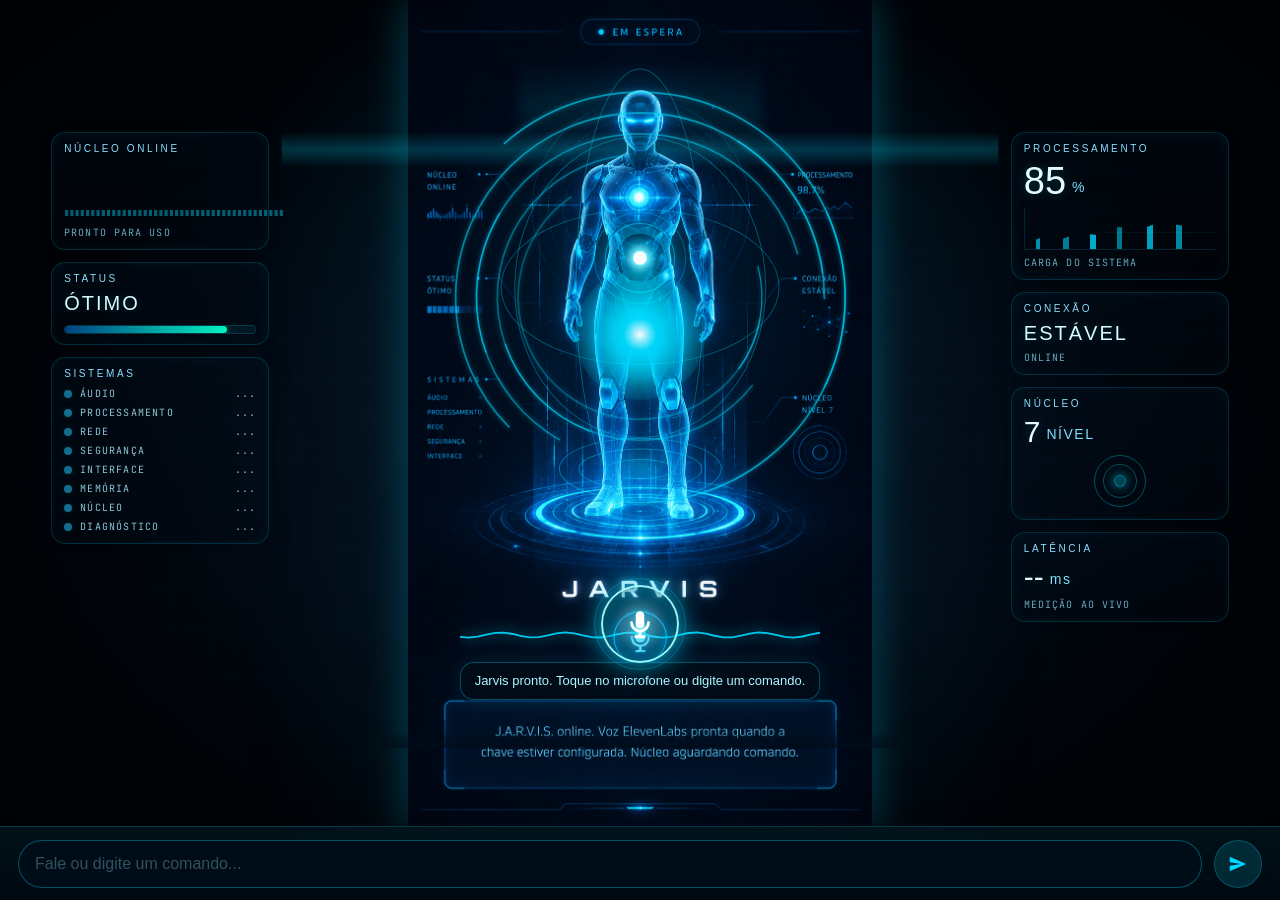
==== commit 959b49a2: "Add files via upload" ====
--- a/index.html
+++ b/index.html
@@ -155,6 +155,18 @@
         </div>
 
         <canvas id="voice-wave-canvas" class="voice-wave-canvas" width="360" height="68"></canvas>
+
+
+        <div class="mobile-loc-row" aria-hidden="true">
+          <div class="mobile-loc-badge mobile-loc-left">
+            <span class="mobile-loc-label">PLANETA</span>
+            <strong class="mobile-loc-value">TERRA</strong>
+          </div>
+          <div class="mobile-loc-badge mobile-loc-right">
+            <span class="mobile-loc-label">LOCALIZAÇÃO</span>
+            <strong class="mobile-loc-value">Balsas - MA</strong>
+          </div>
+        </div>
       </div>
 
       <div class="figure-stage" id="figure-stage">
--- a/css/style.css
+++ b/css/style.css
@@ -1143,3 +1143,288 @@
     top:73.1% !important;
   }
 }
+
+
+/* ---------- JARVIS V4.7 — MOBILE MODELO APROVADO ---------- */
+@media (max-width: 820px){
+  .panel,
+  .panel-toggle,
+  .clock{
+    display:none !important;
+  }
+
+  .layout{
+    display:block !important;
+    padding:0 !important;
+  }
+
+  .core-stage{
+    width:100vw !important;
+    min-height:calc(100dvh - 84px) !important;
+    margin:0 auto !important;
+    overflow:hidden !important;
+    display:block !important;
+  }
+
+  .approved-ui-bg{
+    object-fit:contain !important;
+    object-position:center top !important;
+    filter:drop-shadow(0 0 20px rgba(0,217,255,.26)) saturate(1.04) !important;
+    transform:scale(1.015);
+  }
+
+  /* no quadro central deixar só o robô, anéis e núcleo */
+  .figure-stage,
+  .core-title,
+  .core-status,
+  .status-box,
+  .voice-wave-canvas{
+    display:none !important;
+  }
+
+  #fx-canvas{
+    opacity:1 !important;
+    z-index:18 !important;
+  }
+
+  .hud-column{
+    display:flex !important;
+    position:absolute !important;
+    top:14.2% !important;
+    width:29vw !important;
+    max-width:128px !important;
+    gap:8px !important;
+    z-index:35 !important;
+  }
+
+  .hud-column-left{ left:6px !important; }
+  .hud-column-right{ right:6px !important; }
+
+  .hud-widget{
+    padding:7px 8px !important;
+    border-radius:13px !important;
+    background:linear-gradient(180deg, rgba(2,15,30,.50), rgba(2,15,30,.18)) !important;
+    border:1px solid rgba(0,217,255,.18) !important;
+    box-shadow:inset 0 0 14px rgba(0,217,255,.06), 0 0 10px rgba(0,0,0,.14) !important;
+    backdrop-filter:blur(6px) !important;
+  }
+
+  .hud-title{
+    font-size:8.4px !important;
+    margin-bottom:6px !important;
+    letter-spacing:1.6px !important;
+  }
+
+  .hud-status-main{ font-size:12px !important; }
+  .hud-metric-value span{ font-size:24px !important; }
+  .hud-metric-value small{ font-size:10px !important; margin-bottom:3px !important; }
+  .hud-metric-value.small span{ font-size:21px !important; }
+  .hud-footnote,
+  .hud-systems li{ font-size:7.2px !important; letter-spacing:.55px !important; }
+  .hud-progress{ height:7px !important; }
+  .hud-line-chart{ height:28px !important; }
+  #mini-spectrum{ height:28px !important; }
+  .hud-widget-systems{ display:block !important; }
+
+  .robot-fx{
+    width:56vw !important;
+    height:76vw !important;
+    top:36% !important;
+    opacity:1 !important;
+    z-index:22 !important;
+  }
+
+  .orbital-ring{ display:block !important; opacity:1 !important; }
+  .ring-a{
+    width:108% !important;
+    height:80% !important;
+    border-width:2px !important;
+    border-color:rgba(0,217,255,.72) !important;
+    animation:orbit-ring 4.4s linear infinite !important;
+  }
+  .ring-b{
+    width:122% !important;
+    height:42% !important;
+    border-width:1.5px !important;
+    border-color:rgba(126,247,255,.54) !important;
+    animation:orbit-tilt 3.6s linear infinite reverse !important;
+  }
+  .ring-c{
+    width:54% !important;
+    height:108% !important;
+    border-width:1px !important;
+    border-color:rgba(0,255,157,.36) !important;
+    animation:orbit-vertical 5.1s linear infinite !important;
+  }
+
+  .chest-orb{
+    width:50px !important;
+    height:50px !important;
+    top:39.1% !important;
+    z-index:24 !important;
+    animation:chest-pulse .88s ease-in-out infinite !important;
+    box-shadow:0 0 34px rgba(0,217,255,.98), 0 0 96px rgba(0,217,255,.54) !important;
+  }
+
+  .base-rings{
+    width:72% !important;
+    height:18% !important;
+    bottom:15.3% !important;
+    z-index:23 !important;
+  }
+  .base-rings span:nth-child(1){ animation:base-spin 3.7s linear infinite !important; }
+  .base-rings span:nth-child(2){ animation:base-spin 2.5s linear infinite reverse !important; }
+
+  .scan-beam{
+    left:10% !important;
+    right:10% !important;
+    opacity:.58 !important;
+  }
+
+  .mic-btn{
+    top:77.6% !important;
+    width:74px !important;
+    height:74px !important;
+    z-index:160 !important;
+  }
+
+  .mic-help{
+    top:85% !important;
+    width:92vw !important;
+    z-index:180 !important;
+  }
+
+  .action-panel{
+    bottom:130px !important;
+    left:10px !important;
+    right:10px !important;
+    transform:none !important;
+    width:auto !important;
+    z-index:190 !important;
+  }
+
+  .transcript{
+    bottom:90px !important;
+    max-height:74px !important;
+    width:94vw !important;
+    z-index:120 !important;
+  }
+
+  .cmdbar{
+    z-index:210 !important;
+    height:84px !important;
+    padding:12px 10px calc(12px + env(safe-area-inset-bottom)) !important;
+  }
+
+  .cmd-input{
+    height:54px !important;
+    font-size:16px !important;
+  }
+
+  .send-btn{
+    width:54px !important;
+    height:54px !important;
+    flex:0 0 54px !important;
+  }
+}
+
+@media (max-width: 460px){
+  .hud-column{
+    top:13.5% !important;
+    width:30vw !important;
+    max-width:118px !important;
+  }
+  .hud-title{ font-size:8px !important; }
+  .hud-status-main{ font-size:11px !important; }
+  .hud-metric-value span{ font-size:21px !important; }
+  .hud-footnote,
+  .hud-systems li{ font-size:6.8px !important; }
+  .robot-fx{
+    width:60vw !important;
+    height:82vw !important;
+    top:35.8% !important;
+  }
+  .chest-orb{
+    width:46px !important;
+    height:46px !important;
+    top:39% !important;
+  }
+  .base-rings{ bottom:15% !important; }
+  .mic-btn{
+    top:78.1% !important;
+    width:70px !important;
+    height:70px !important;
+  }
+}
+
+
+/* ---------- JARVIS V4.8 — BADGES PLANETA/LOCALIZAÇÃO ---------- */
+.mobile-loc-row{
+  display:none;
+}
+
+@media (max-width: 820px){
+  .mobile-loc-row{
+    display:flex !important;
+    position:absolute;
+    left:50%;
+    top:70.3%;
+    transform:translateX(-50%);
+    width:76vw;
+    max-width:330px;
+    justify-content:space-between;
+    align-items:center;
+    gap:10px;
+    z-index:55;
+    pointer-events:none;
+  }
+
+  .mobile-loc-badge{
+    min-width:118px;
+    padding:8px 10px;
+    border-radius:12px;
+    background:linear-gradient(180deg, rgba(2,16,32,.52), rgba(2,16,32,.18));
+    border:1px solid rgba(0,217,255,.22);
+    box-shadow:inset 0 0 14px rgba(0,217,255,.06), 0 0 12px rgba(0,0,0,.15);
+    backdrop-filter:blur(6px);
+    text-align:left;
+  }
+
+  .mobile-loc-label{
+    display:block;
+    color:rgba(139,244,255,.72);
+    font-size:8px;
+    letter-spacing:1.55px;
+    line-height:1.05;
+    margin-bottom:3px;
+  }
+
+  .mobile-loc-value{
+    display:block;
+    color:#eaffff;
+    font-size:13px;
+    letter-spacing:.4px;
+    line-height:1.1;
+    font-weight:700;
+  }
+}
+
+@media (max-width: 460px){
+  .mobile-loc-row{
+    width:80vw;
+    top:70.7%;
+    gap:8px;
+  }
+  .mobile-loc-badge{
+    min-width:108px;
+    padding:7px 8px;
+    border-radius:11px;
+  }
+  .mobile-loc-label{
+    font-size:7.6px;
+    letter-spacing:1.35px;
+  }
+  .mobile-loc-value{
+    font-size:12px;
+  }
+}
